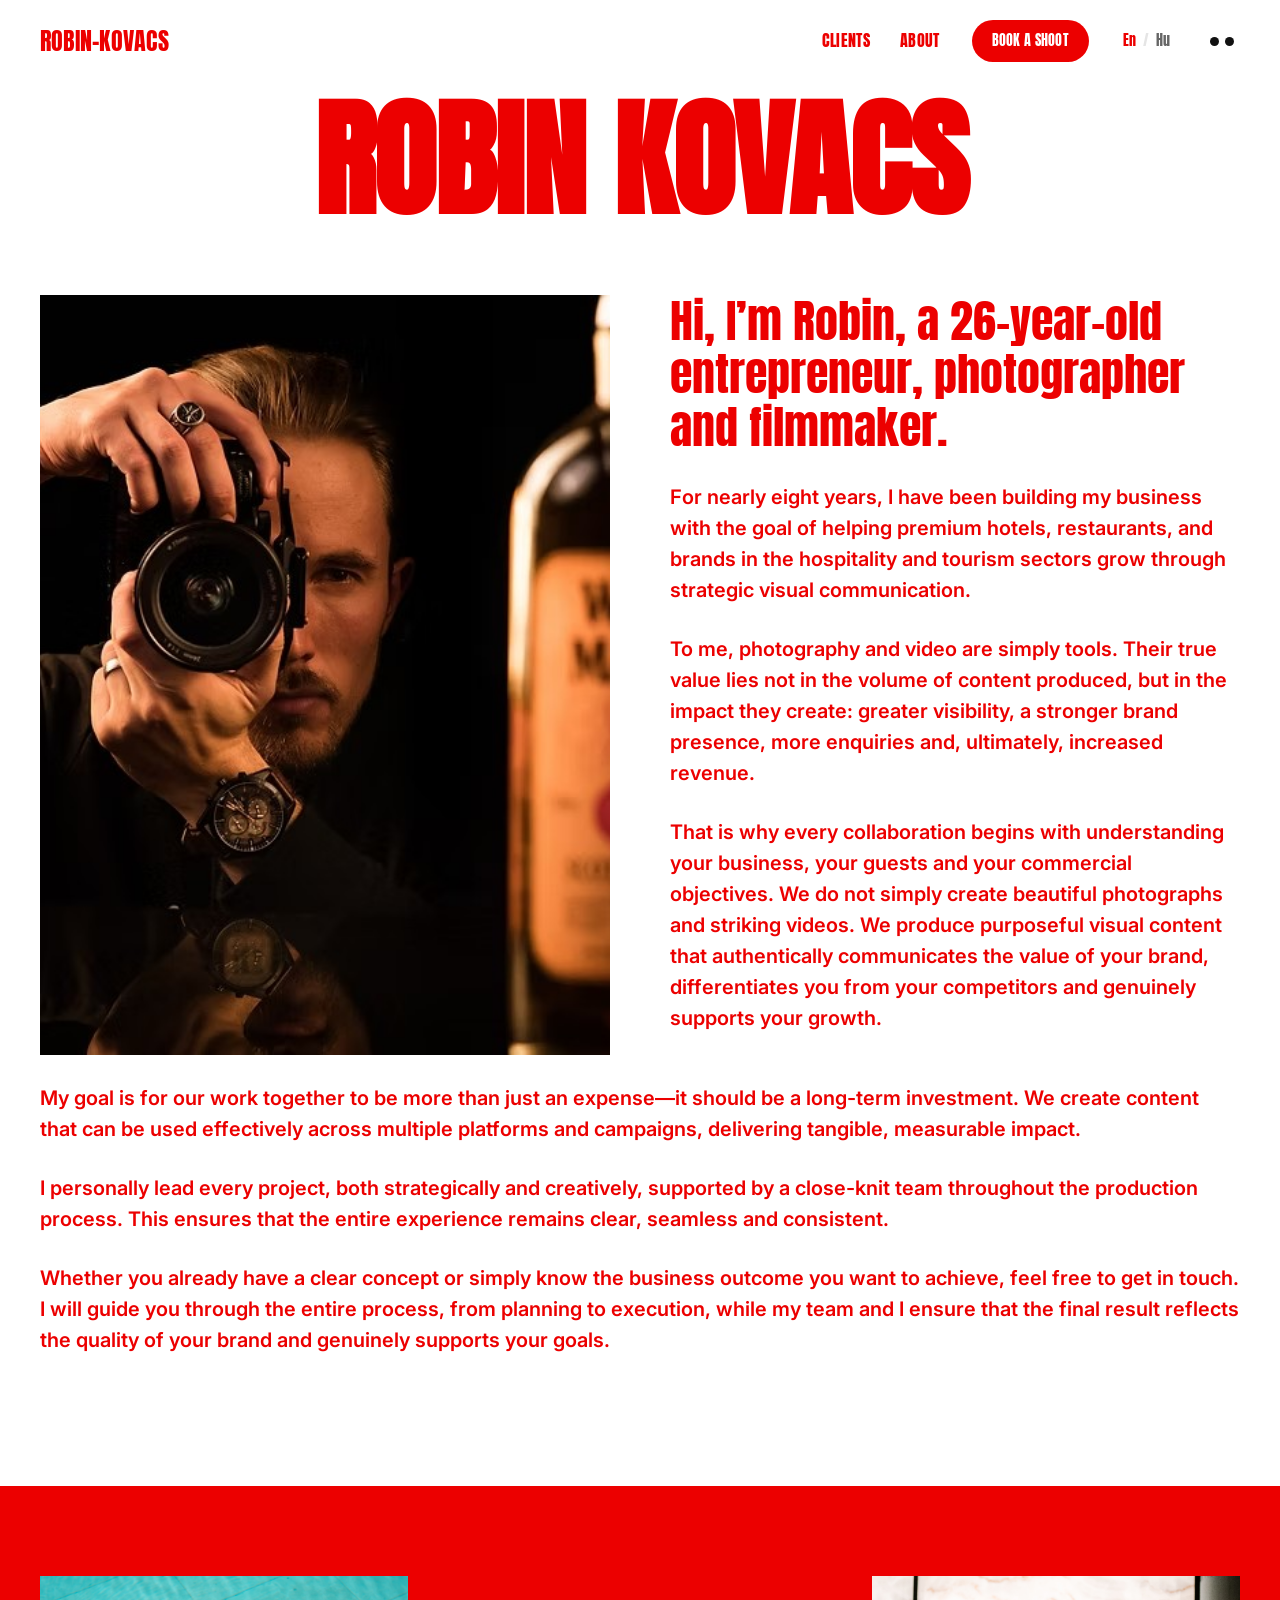
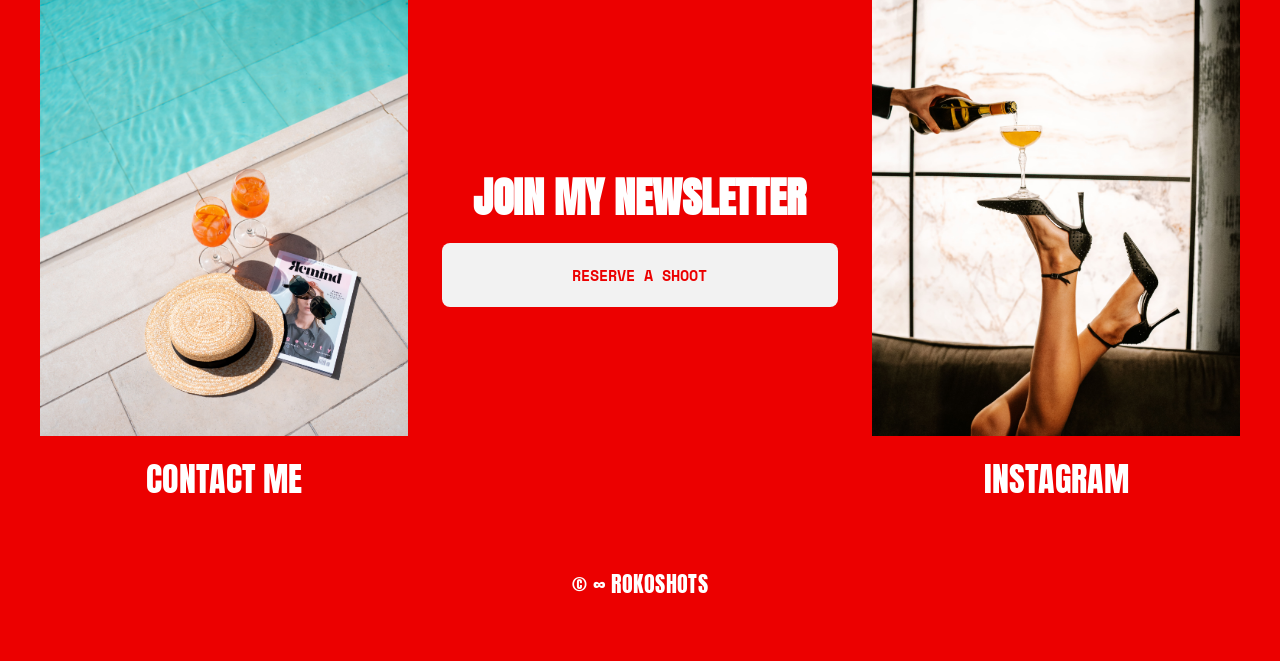
==== about.html @ 7c6ac705 "initial commit" ====
<!DOCTYPE html>
<html lang="en" data-theme="light">
<head>
<meta charset="UTF-8">
<meta name="viewport" content="width=device-width, initial-scale=1.0">
<title>About Robin — RokoShots</title>
<link rel="preconnect" href="https://fonts.googleapis.com">
<link rel="preconnect" href="https://fonts.gstatic.com" crossorigin>
<link href="https://fonts.googleapis.com/css2?family=Anton&family=Inter:wght@400;500;600;700&family=Space+Mono:wght@400;700&display=swap" rel="stylesheet">
<link rel="stylesheet" href="style.css">
</head>
<body id="top">

<header>
  <div class="wrap">
    <a href="index.html#top" class="logo-home">Robin-Kovacs</a>

    <div class="header-right">
      <nav>
        <ul>
          <li><a href="clients.html" class="nav-clients">Clients</a></li>
          <li><a href="about.html" class="nav-gallery">About</a></li>
        </ul>
      </nav>
      <a href="book-a-shoot.html" class="header-cta">Book a Shoot</a>
      <div class="lang-switch" id="langSwitch">
        <button type="button" class="active" data-lang="en">En</button>
        <span class="divider">/</span>
        <button type="button" data-lang="hu">Hu</button>
      </div>
      <button type="button" class="theme-dots" id="themeToggle" aria-label="Toggle light and dark theme">
        <span></span><span></span>
      </button>
      <button type="button" class="menu-toggle" id="menuToggle" aria-label="Open menu" aria-expanded="false">
        <span></span><span></span><span></span>
      </button>
    </div>
  </div>

  <div class="mobile-menu" id="mobileMenu">
    <nav>
      <ul>
        <li><a href="clients.html" class="nav-clients">Clients</a></li>
        <li><a href="about.html" class="nav-gallery">About</a></li>
      </ul>
    </nav>
    <a href="book-a-shoot.html" class="header-cta mobile-cta">Book a Shoot</a>
    <div class="lang-switch mobile-lang" id="langSwitchMobile">
      <button type="button" class="active" data-lang="en">En</button>
      <span class="divider">/</span>
      <button type="button" data-lang="hu">Hu</button>
    </div>
  </div>
</header>

<section class="about-page-title">
  <div class="wrap">
    <h1 class="hero-name">Robin Kovacs</h1>
  </div>
</section>

<section class="about-page">
  <div class="wrap about-page-grid">
    <div class="about-page-photo">
      <img src="/robin-portrait.jpg" alt="Robin Kovács, RokoShots">
    </div>

    <div class="about-page-copy">
      <p>Hi, I’m Robin, a 26-year-old entrepreneur, photographer and filmmaker.</p>
      <p>For nearly eight years, I have been building my business with the goal of helping premium hotels, restaurants, and brands in the hospitality and tourism sectors grow through strategic visual communication.</p>
      <p>To me, photography and video are simply tools. Their true value lies not in the volume of content produced, but in the impact they create: greater visibility, a stronger brand presence, more enquiries and, ultimately, increased revenue.</p>
      <p>That is why every collaboration begins with understanding your business, your guests and your commercial objectives. We do not simply create beautiful photographs and striking videos. We produce purposeful visual content that authentically communicates the value of your brand, differentiates you from your competitors and genuinely supports your growth.</p>
      <p>My goal is for our work together to be more than just an expense—it should be a long-term investment. We create content that can be used effectively across multiple platforms and campaigns, delivering tangible, measurable impact.</p>
      <p>I personally lead every project, both strategically and creatively, supported by a close-knit team throughout the production process. This ensures that the entire experience remains clear, seamless and consistent.</p>
      <p>Whether you already have a clear concept or simply know the business outcome you want to achieve, feel free to get in touch. I will guide you through the entire process, from planning to execution, while my team and I ensure that the final result reflects the quality of your brand and genuinely supports your goals.</p>
    </div>
  </div>
</section>

<footer class="site-footer">
  <div class="footer-grid">
    <a href="book-a-shoot.html" class="footer-tile">
      <div class="footer-tile-photo"><img src="/1.jpeg" alt="Contact RokoShots"></div>
      <span class="footer-tile-label">Contact Me</span>
    </a>

    <div class="footer-newsletter">
      <h2>Join my newsletter</h2>
      <a href="book-a-shoot.html" class="footer-newsletter-btn">Reserve a Shoot</a>
    </div>

    <a href="https://www.instagram.com/rokoshots" target="_blank" rel="noopener" class="footer-tile">
      <div class="footer-tile-photo"><img src="/2.jpg" alt="RokoShots on Instagram"></div>
      <span class="footer-tile-label">Instagram</span>
    </a>
  </div>

  <div class="footer-mark">&copy; &#8734; RokoShots</div>
</footer>

<script src="about.js"></script>
</body>
</html>
---- style.css ----
:root{
  --red:#ec0000;
  --max:1320px;
  --bg:#ffffff;
  --text:#111111;
  --muted:#666666;
  --line:#e5e5e5;
}
html[data-theme="dark"]{
  --bg:#000000;
  --text:#ffffff;
  --muted:#999999;
  --line:#2a2a2a;
}

*{box-sizing:border-box; margin:0; padding:0;}
html{scroll-behavior:smooth;}
body{
  background:var(--bg);
  color:var(--text);
  font-family:'Inter', sans-serif;
  line-height:1.6;
  transition:background-color .35s ease, color .35s ease;
  overflow-x:hidden;
}
a{color:inherit; text-decoration:none;}
img{display:block; max-width:100%; height:auto;}

.wrap{max-width:var(--max); margin:0 auto; padding:0 24px;}
@media (min-width:600px){ .wrap{ padding:0 32px; } }
@media (min-width:1000px){ .wrap{ padding:0 40px; } }

/* HEADER */
header{
  position:sticky; top:0; z-index:100;
  padding:16px 0;
  background:var(--bg);
  transition:background-color .35s ease;
}
@media (min-width:600px){ header{ padding:20px 0; } }
header .wrap{display:flex; justify-content:space-between; align-items:center; gap:16px;}

.logo-home{
  font-family:'Anton', sans-serif;
  font-size:19px;
  letter-spacing:.01em;
  text-transform:uppercase;
  color:var(--red);
  transition:opacity .3s;
  white-space:nowrap;
}
@media (min-width:600px){ .logo-home{ font-size:22px; } }
@media (min-width:1000px){ .logo-home{ font-size:24px; } }
.logo-home:hover{opacity:.7;}

.header-right{display:flex; align-items:center; gap:14px;}
@media (min-width:1000px){ .header-right{ gap:32px; } }

/* Desktop nav / cta / lang — hidden on small screens, shown from 1000px */
header > .wrap > .header-right > nav,
header > .wrap > .header-right > .header-cta,
header > .wrap > .header-right > .lang-switch{
  display:none;
}
@media (min-width:1000px){
  header > .wrap > .header-right > nav,
  header > .wrap > .header-right > .header-cta,
  header > .wrap > .header-right > .lang-switch{
    display:flex;
  }
  header > .wrap > .header-right > .header-cta{ display:inline-block; }
}

nav ul{list-style:none; display:flex; gap:30px;}
nav a{
  font-family:'Anton', sans-serif;
  font-size:16px;
  letter-spacing:.02em;
  text-transform:uppercase;
  color:var(--red);
  transition:opacity .3s;
}
nav a:hover{opacity:.65;}

.header-cta{
  font-family:'Anton', sans-serif;
  font-size:14px;
  letter-spacing:.02em;
  text-transform:uppercase;
  color:#fff;
  background:var(--red);
  padding:10px 20px;
  border-radius:999px;
  transition:transform .25s ease, opacity .3s;
  white-space:nowrap;
}
.header-cta:hover{ transform:translateY(-2px); }

.lang-switch{
  display:flex;
  align-items:center; gap:5px;
  font-family:'Anton', sans-serif;
  font-size:14px; text-transform:uppercase;
}
.lang-switch button{
  background:none; border:none; cursor:pointer;
  font:inherit; color:var(--muted);
  padding:2px; transition:color .3s;
}
.lang-switch button.active{ color:var(--red); }
.lang-switch .divider{ color:var(--line); }

.theme-dots{
  display:flex; gap:6px; align-items:center;
  cursor:pointer; padding:6px; background:none; border:none; flex-shrink:0;
}
.theme-dots span{
  width:8px; height:8px; border-radius:50%;
  background:var(--text);
  transition:background .35s ease, transform .3s;
  display:block;
}
@media (min-width:600px){ .theme-dots span{ width:9px; height:9px; } }
.theme-dots:hover span{ transform:scale(1.2); }

/* Hamburger — only visible below 1000px */
.menu-toggle{
  display:flex; flex-direction:column; justify-content:center; gap:5px;
  width:26px; height:22px;
  background:none; border:none; cursor:pointer;
  padding:0; flex-shrink:0;
}
@media (min-width:1000px){ .menu-toggle{ display:none; } }
.menu-toggle span{
  display:block; width:100%; height:2px;
  background:var(--text);
  transition:transform .3s ease, opacity .3s ease, background .35s ease;
}
.menu-toggle.open span:nth-child(1){ transform:translateY(7px) rotate(45deg); }
.menu-toggle.open span:nth-child(2){ opacity:0; }
.menu-toggle.open span:nth-child(3){ transform:translateY(-7px) rotate(-45deg); }

/* Mobile dropdown menu */
.mobile-menu{
  display:flex; flex-direction:column; align-items:flex-start; gap:22px;
  max-height:0; overflow:hidden;
  padding:0 24px;
  transition:max-height .35s ease, padding .35s ease;
  background:var(--bg);
}
@media (min-width:600px){ .mobile-menu{ padding:0 32px; } }
.mobile-menu.open{
  max-height:400px;
  padding:20px 24px 28px;
}
@media (min-width:600px){ .mobile-menu.open{ padding:20px 32px 28px; } }
.mobile-menu nav ul{ flex-direction:column; gap:16px; }
.mobile-menu .mobile-cta{ display:inline-block; }
@media (min-width:1000px){ .mobile-menu{ display:none !important; } }

/* HERO — giant overlapping wordmark */
.hero{
  padding:8px 0 0;
  position:relative;
}
.hero-name{
  font-family:'Anton', sans-serif;
  font-size:clamp(44px, 15vw, 260px);
  line-height:.85;
  letter-spacing:-.01em;
  text-transform:uppercase;
  color:var(--red);
  text-align:center;
  margin-bottom:clamp(-24px, -6vw, -30px);
  position:relative;
  z-index:2;
  pointer-events:none;
  padding:0 8px;
}

.hero-columns{
  display:grid;
  grid-template-columns:1fr 1fr;
  gap:8px;
  padding-bottom:36px;
  position:relative;
  z-index:1;
}
@media (min-width:600px){ .hero-columns{ gap:14px; padding-bottom:48px; } }
@media (min-width:1000px){ .hero-columns{ gap:16px; padding-bottom:60px; } }

.hero-col{
  aspect-ratio:3/4;
  overflow:hidden;
  background:var(--line);
  position:relative;
}
.hero-col img{
  width:100%; height:100%; object-fit:cover;
  animation:fadeSwap 1s ease;
}
@keyframes fadeSwap{
  from{ opacity:0; }
  to{ opacity:1; }
}

/* FEATURED PROJECTS — carousel of bordered project cards */
.projects{
  padding:60px 0 20px;
}
@media (min-width:600px){ .projects{ padding:80px 0 20px; } }
@media (min-width:1000px){ .projects{ padding:100px 0 30px; } }

.projects-title{
  font-family:'Anton', sans-serif;
  color:var(--red);
  text-transform:uppercase;
  font-size:clamp(28px, 6vw, 56px);
  text-align:center;
  margin-bottom:40px;
}
@media (min-width:600px){ .projects-title{ margin-bottom:50px; } }

.carousel-wrap{
  position:relative;
  width:100vw;
  margin-left:calc(50% - 50vw);
}

.projects-track{
  display:flex;
  gap:20px;
  overflow-x:auto;
  scroll-snap-type:x mandatory;
  scroll-behavior:smooth;
  padding:8px 16px 30px;
  -ms-overflow-style:none;
  scrollbar-width:none;
}
.projects-track::-webkit-scrollbar{ display:none; }

.project-card{
  flex:0 0 auto;
  width:min(380px, 78vw);
  scroll-snap-align:start;
  display:flex;
  flex-direction:column;
  align-items:center;
}
.project-card-frame{
  width:100%;
  background:#fff;
  padding:12px;
  border:1px solid var(--line);
  box-shadow:0 14px 34px rgba(0,0,0,.08);
}
.project-card-frame img{
  width:100%;
  aspect-ratio:4/5;
  object-fit:cover;
  display:block;
}
.project-name{
  margin-top:18px;
  font-family:'Anton', sans-serif;
  text-transform:uppercase;
  color:var(--red);
  font-size:clamp(16px, 2.2vw, 22px);
  text-align:center;
}
.project-view-btn{
  margin-top:12px;
  font-family:'Inter', sans-serif;
  font-weight:700;
  font-size:12px;
  letter-spacing:.06em;
  text-transform:uppercase;
  color:#fff;
  background:var(--red);
  border:none;
  cursor:pointer;
  padding:10px 22px;
  border-radius:999px;
  transition:transform .25s ease, opacity .3s;
}
.project-view-btn:hover{ transform:translateY(-2px); }

.carousel-arrow{
  position:absolute;
  top:calc(50% - 15px);
  transform:translateY(-50%);
  width:44px; height:44px;
  border-radius:50%;
  background:var(--bg);
  border:2px solid var(--red);
  color:var(--red);
  font-size:18px;
  cursor:pointer;
  display:flex; align-items:center; justify-content:center;
  z-index:5;
  transition:background .25s ease, color .25s ease, transform .2s ease;
}
.carousel-arrow:hover{ background:var(--red); color:#fff; }
.carousel-arrow.left{ left:10px; }
.carousel-arrow.right{ right:10px; }

.carousel-wrap.no-overflow .projects-track{ justify-content:center; }
.carousel-wrap.no-overflow .carousel-arrow{ display:none; }
@media (min-width:1000px){
  .carousel-arrow.left{ left:24px; }
  .carousel-arrow.right{ right:24px; }
}
@media (max-width:500px){
  .carousel-arrow{ width:36px; height:36px; font-size:15px; }
}

/* LIGHTBOX — per-project photo viewer */
.lightbox{
  position:fixed; inset:0;
  background:rgba(0,0,0,.92);
  display:none;
  align-items:center; justify-content:center;
  z-index:1000;
  padding:20px;
}
.lightbox.open{ display:flex; }
.lightbox-stage{
  max-width:min(700px, 90vw);
  text-align:center;
}
.lightbox-stage img{
  max-width:100%;
  max-height:78vh;
  margin:0 auto;
  object-fit:contain;
}
.lightbox-caption{
  margin-top:16px;
  font-family:'Anton', sans-serif;
  text-transform:uppercase;
  color:var(--red);
  font-size:16px;
  letter-spacing:.02em;
}
.lightbox-close{
  position:absolute; top:20px; right:20px;
  background:none; border:none; color:#fff;
  font-size:34px; line-height:1; cursor:pointer;
}
.lightbox-arrow{
  background:none; border:none; color:#fff;
  font-size:28px; cursor:pointer;
  padding:10px 16px;
  flex-shrink:0;
}
@media (max-width:600px){
  .lightbox-arrow{ font-size:22px; padding:6px 10px; }
  .lightbox{ padding:12px; }
}

/* ABOUT — stacked bold left-aligned red statements */
.about{
  padding:60px 0 70px;
}
@media (min-width:600px){ .about{ padding:80px 0 90px; } }
@media (min-width:1000px){ .about{ padding:110px 0 130px; } }

.about-block{
  max-width:1000px;
  margin:0 0 34px;
}
@media (min-width:600px){ .about-block{ margin-bottom:44px; } }
@media (min-width:1000px){ .about-block{ margin-bottom:60px; } }
.about-block:last-child{ margin-bottom:0; }
.about-block p{
  font-family:'Anton', sans-serif;
  font-weight:400;
  font-size:clamp(14px, 3.9vw, 41px);
  line-height:1.18;
  color:var(--red);
  white-space:nowrap;
}

/* CLIENTS MARQUEE — infinite scrolling strip of client names between slogan and projects */
.clients-marquee{
  border-top:1px solid var(--line);
  border-bottom:1px solid var(--line);
  padding:20px 0;
  overflow:hidden;
}
@media (min-width:600px){ .clients-marquee{ padding:26px 0; } }
@media (min-width:1000px){ .clients-marquee{ padding:32px 0; } }

.marquee{
  overflow:hidden;
  -webkit-mask-image:linear-gradient(90deg, transparent, #000 6%, #000 94%, transparent);
  mask-image:linear-gradient(90deg, transparent, #000 6%, #000 94%, transparent);
}

.marquee-track{
  display:flex;
  align-items:center;
  width:max-content;
  animation:marquee-scroll 50s linear infinite;
}
.marquee:hover .marquee-track{ animation-play-state:paused; }

.marquee-item{
  font-family:'Space Mono', monospace;
  font-size:14px;
  letter-spacing:.04em;
  text-transform:uppercase;
  color:var(--text);
  white-space:nowrap;
  padding:0 28px;
  opacity:.7;
}
.marquee-sep{
  color:var(--red);
  font-size:10px;
}

@keyframes marquee-scroll{
  from{ transform:translateX(0); }
  to{ transform:translateX(-50%); }
}

.clients-marquee-cta{
  display:flex;
  justify-content:center;
  padding-top:26px;
}
@media (min-width:600px){ .clients-marquee-cta{ padding-top:32px; } }

.see-clients-btn{
  position:relative;
  display:inline-flex;
  align-items:center;
  gap:10px;
  font-family:'Anton', sans-serif;
  font-size:13px;
  letter-spacing:.04em;
  text-transform:uppercase;
  color:var(--red);
  background:transparent;
  border:2px solid var(--red);
  border-radius:999px;
  padding:12px 22px;
  overflow:hidden;
  isolation:isolate;
  transition:color .35s ease, transform .25s ease;
}
.see-clients-btn::before{
  content:'';
  position:absolute;
  inset:0;
  background:var(--red);
  border-radius:999px;
  transform:scaleX(0);
  transform-origin:left;
  transition:transform .35s ease;
  z-index:-1;
}
.see-clients-btn:hover{ color:#fff; transform:translateY(-2px); }
.see-clients-btn:hover::before{ transform:scaleX(1); }
.see-clients-arrow{
  display:inline-block;
  transition:transform .35s ease;
}
.see-clients-btn:hover .see-clients-arrow{ transform:translateX(4px); }

@media (prefers-reduced-motion: reduce){
  *{ animation-duration:.01ms !important; transition-duration:.01ms !important; }
}

/* FOOTER — solid red, matches Julia Parris reference exactly */
.site-footer{
  background:var(--red);
  padding:60px 24px 40px;
}
@media (min-width:600px){ .site-footer{ padding:70px 32px 50px; } }
@media (min-width:1000px){ .site-footer{ padding:90px 40px 60px; } }

.footer-grid{
  display:grid;
  grid-template-columns:1fr;
  gap:24px;
  max-width:1400px;
  margin:0 auto;
  align-items:stretch;
}
@media (min-width:900px){
  .footer-grid{
    grid-template-columns:1fr 1.1fr 1fr;
    gap:30px;
  }
}

.footer-tile{
  display:flex;
  flex-direction:column;
  align-items:center;
  gap:16px;
}
.footer-tile-photo{
  width:100%;
  aspect-ratio:4/5;
  overflow:hidden;
  background:#fff;
}
.footer-tile-photo img{
  width:100%; height:100%; object-fit:cover;
  transition:transform .8s cubic-bezier(.2,.7,.2,1);
}
.footer-tile:hover .footer-tile-photo img{ transform:scale(1.04); }
.footer-tile-label{
  text-align:center;
  font-family:'Anton', sans-serif;
  font-size:clamp(24px, 4vw, 34px);
  text-transform:uppercase;
  color:#fff;
}

.footer-newsletter{
  display:flex;
  flex-direction:column;
  justify-content:center;
  align-items:center;
  text-align:center;
  gap:22px;
  padding:10px 4px;
}
.footer-newsletter h2{
  font-family:'Anton', sans-serif;
  font-size:clamp(28px, 4vw, 42px);
  text-transform:uppercase;
  color:#fff;
  line-height:1.1;
}
.footer-newsletter-btn{
  display:inline-block;
  align-self:stretch;
  background:#f2f2f2;
  border:none;
  border-radius:8px;
  padding:20px 22px;
  font-family:'Space Mono', monospace;
  font-weight:700;
  font-size:15px;
  text-transform:uppercase;
  text-align:center;
  text-decoration:none;
  color:var(--red);
  cursor:pointer;
  transition:background .3s, transform .2s;
}
.footer-newsletter-btn:hover{ background:#fff; transform:translateY(-1px); }

.footer-mark{
  text-align:center;
  margin-top:50px;
  font-family:'Anton', sans-serif;
  font-size:clamp(16px, 2.4vw, 22px);
  text-transform:uppercase;
  letter-spacing:.02em;
  color:#fff;
}
@media (min-width:600px){ .footer-mark{ margin-top:60px; } }

/* BOOK A SHOOT PAGE */
.booking-title{
  padding:24px 0 0;
  text-align:center;
}
.booking-title .hero-name{
  font-size:clamp(40px, 11vw, 150px);
  margin-bottom:0;
}

.booking-band{
  background:var(--bg);
  margin-top:30px;
  padding:50px 20px 70px;
}
@media (min-width:600px){ .booking-band{ padding:60px 28px 90px; } }
@media (min-width:1000px){ .booking-band{ padding:80px 40px 100px; } }

.booking-grid{
  max-width:1400px;
  margin:0 auto;
  display:grid;
  grid-template-columns:1fr;
  gap:24px;
}
@media (min-width:900px){
  .booking-grid{
    grid-template-columns:.8fr 1.4fr .8fr;
    gap:30px;
    align-items:stretch;
  }
}

.booking-photos{
  display:grid;
  grid-template-columns:1fr 1fr;
  gap:12px;
}
@media (min-width:900px){
  .booking-photos{
    grid-template-columns:1fr;
    grid-template-rows:1fr 1fr;
    gap:16px;
  }
}
.booking-photo{
  aspect-ratio:3/4;
  overflow:hidden;
  background:var(--line);
}
.booking-photo img{
  width:100%; height:100%; object-fit:cover;
  animation:fadeSwap 1.2s ease;
}

.booking-form-card{
  background:var(--bg);
  border:1px solid var(--line);
  box-shadow:0 20px 50px rgba(0,0,0,.06);
  padding:26px 22px 32px;
}
@media (min-width:600px){ .booking-form-card{ padding:36px 34px 42px; } }
@media (min-width:1000px){ .booking-form-card{ padding:46px 50px 54px; } }

.booking-form-card h2{
  font-family:'Anton', sans-serif;
  text-transform:uppercase;
  color:var(--red);
  font-size:clamp(24px, 3.4vw, 34px);
  margin-bottom:12px;
}
.booking-sub{
  font-family:'Inter', sans-serif;
  color:var(--muted);
  font-size:14px;
  line-height:1.6;
  margin-bottom:26px;
}

#bookingForm{ display:flex; flex-direction:column; gap:18px; }
.bf-row{
  display:grid;
  grid-template-columns:1fr;
  gap:18px;
}
@media (min-width:560px){
  .bf-row{ grid-template-columns:1fr 1fr; }
}
.bf-field{ display:flex; flex-direction:column; gap:6px; }
.bf-field label{
  font-family:'Space Mono', monospace;
  font-size:11px;
  letter-spacing:.08em;
  text-transform:uppercase;
  color:var(--muted);
}
.bf-field input,
.bf-field select,
.bf-field textarea{
  border:none;
  border-bottom:2px solid var(--line);
  padding:10px 2px;
  font-family:'Inter', sans-serif;
  font-size:15px;
  color:var(--text);
  background:transparent;
}
.bf-field textarea{ min-height:80px; resize:vertical; }
.bf-field input:focus,
.bf-field select:focus,
.bf-field textarea:focus{
  outline:none;
  border-color:var(--red);
}

.reserve-btn{
  margin-top:6px;
  align-self:flex-start;
  background:var(--red);
  color:#fff;
  border:none;
  padding:16px 34px;
  font-family:'Space Mono', monospace;
  font-weight:700;
  font-size:13px;
  letter-spacing:.1em;
  text-transform:uppercase;
  cursor:pointer;
  border-radius:999px;
  transition:transform .25s ease, background .3s;
}
.reserve-btn:hover{ transform:translateY(-2px); }

.booking-note{
  font-family:'Inter', sans-serif;
  font-size:13px;
  color:var(--muted);
  margin-top:2px;
  min-height:18px;
}
.booking-note.error{ color:var(--red); }

/* ABOUT ROBIN PAGE */
.about-page-title{
  padding:24px 0 0;
  text-align:center;
}
.about-page-title .hero-name{
  font-size:clamp(40px, 10vw, 140px);
  margin-bottom:0;
}

.about-page{
  padding:50px 0 90px;
}
@media (min-width:600px){ .about-page{ padding:60px 0 110px; } }
@media (min-width:1000px){ .about-page{ padding:80px 0 130px; } }

.about-page-grid{
  display:grid;
  grid-template-columns:1fr;
  gap:36px;
  align-items:start;
}
@media (min-width:900px){
  .about-page-grid{
    grid-template-columns:1fr 1fr;
    gap:60px;
    align-items:start;
  }
}

.about-page-photo{
  aspect-ratio:3/4;
  overflow:hidden;
  background:var(--line);
}
.about-page-photo img{
  width:100%; height:100%; object-fit:cover;
}

.about-page-copy{
  display:flex;
  flex-direction:column;
  gap:28px;
}
.about-page-copy p{
  font-family:'Inter', sans-serif;
  font-weight:600;
  font-size:clamp(17px, 1.6vw, 20px);
  line-height:1.55;
  color:var(--red);
  text-transform:none;
}
.about-page-copy p:first-child{
  font-family:'Anton', sans-serif;
  font-weight:400;
  font-size:clamp(28px, 3.6vw, 46px);
  line-height:1.15;
}

/* Paragraphs that don't fit alongside the photo (measured in about.js)
   drop to a full-width block below the image/copy grid. */
.about-page-copy-below{
  display:flex;
  flex-direction:column;
  gap:28px;
  margin-top:28px;
}
.about-page-copy-below p{
  font-family:'Inter', sans-serif;
  font-weight:600;
  font-size:clamp(17px, 1.6vw, 20px);
  line-height:1.55;
  color:var(--red);
  text-transform:none;
}

/* CLIENTS PAGE */
.clients-page-title{
  padding:24px 0 0;
  text-align:center;
}
.clients-page-title .hero-name{
  font-size:clamp(40px, 10vw, 140px);
  margin-bottom:0;
}
.client-logo{
  width:44px;
  height:auto;
}

.clients-list{
  padding:50px 0 30px;
}
@media (min-width:600px){ .clients-list{ padding:60px 0 40px; } }
@media (min-width:1000px){ .clients-list{ padding:80px 0 50px; } }

.clients-pagination{
  display:flex;
  align-items:center;
  justify-content:center;
  gap:24px;
  padding:0 0 70px;
}
.clients-page-arrow{
  width:44px; height:44px;
  border-radius:50%;
  background:var(--bg);
  border:2px solid var(--red);
  color:var(--red);
  font-size:18px;
  cursor:pointer;
  display:flex; align-items:center; justify-content:center;
  transition:background .25s ease, color .25s ease, transform .2s ease;
}
.clients-page-arrow:hover:not(:disabled){ background:var(--red); color:#fff; }
.clients-page-arrow:disabled{ opacity:.35; cursor:default; }
.clients-page-count{
  font-family:'Space Mono', monospace;
  font-size:15px;
  color:var(--text);
  min-width:48px;
  text-align:center;
}

.client-row{
  max-width:1400px;
  margin:0 auto;
  padding:0 20px 70px;
  border-bottom:1px solid var(--line);
  margin-bottom:70px;
  display:flex;
  flex-direction:column;
  gap:36px;
}
@media (min-width:600px){ .client-row{ padding:0 32px 90px; margin-bottom:90px; } }
@media (min-width:1000px){ .client-row{ padding:0 40px 110px; margin-bottom:110px; } }
@media (min-width:900px){
  .client-row{
    flex-direction:row;
    align-items:flex-start;
    gap:100px;
  }
}
.client-row:last-child{ border-bottom:none; margin-bottom:0; }

.client-row-header{
  flex:0 0 auto;
  display:flex;
  flex-direction:column;
  gap:14px;
  justify-content:flex-start;
}
@media (min-width:900px){
  .client-row-header{
    width:180px;
    padding-top:6px;
  }
}
.client-name{
  font-family:'Anton', sans-serif;
  text-transform:uppercase;
  color:var(--red);
  font-size:clamp(18px, 2.6vw, 28px);
  letter-spacing:.01em;
}

/* photos sit in ONE horizontal row, sharing a fixed height — widths vary by aspect ratio, like the reference */
.client-photos{
  display:flex;
  gap:14px;
  align-items:stretch;
  height:clamp(200px, 26vw, 380px);
  overflow-x:auto;
  min-width:0;
}
@media (min-width:600px){ .client-photos{ gap:18px; } }
@media (min-width:900px){ .client-photos{ flex:1; } }
.client-photos::-webkit-scrollbar{ display:none; }
.client-photos{ -ms-overflow-style:none; scrollbar-width:none; }

.cp-photo{
  border:none; padding:0; margin:0; background:none; cursor:pointer;
  overflow:hidden;
  display:block;
  height:100%;
  flex-shrink:0;
}
.cp-photo img{
  height:100%; width:100%; object-fit:cover;
  display:block;
  transition:transform .6s ease, filter .4s ease;
  filter:grayscale(.15);
}
.cp-photo:hover img{ transform:scale(1.03); filter:grayscale(0); }

/* every photo in every row is the same size — no more varied widths */
.cp-photo{ aspect-ratio:1/1; }
.cp-photo img{ transform-origin:center; }

/* CLIENT LIGHTBOX — Close (left) / Name (center) / Count (right) */
.client-lightbox{
  position:fixed; inset:0;
  background:#fafafa;
  display:none;
  align-items:center;
  justify-content:center;
  z-index:1000;
  padding:20px;
}
.client-lightbox.open{ display:flex; }

.cl-stage{
  max-width:min(760px, 88vw);
  max-height:78vh;
}
.cl-stage img{
  max-width:100%;
  max-height:78vh;
  object-fit:contain;
  display:block;
  margin:0 auto;
  animation:clEnlarge .35s ease;
}
@keyframes clEnlarge{
  from{ opacity:0; transform:scale(.92); }
  to{ opacity:1; transform:scale(1); }
}

.cl-arrow{
  background:none; border:none; color:#111;
  font-size:26px; cursor:pointer;
  padding:10px 18px;
  flex-shrink:0;
}
@media (max-width:700px){
  .cl-arrow{ font-size:20px; padding:6px 10px; }
}

.cl-bar{
  position:absolute;
  left:0; right:0; bottom:0;
  padding:18px 24px;
  display:flex;
  align-items:center;
  justify-content:space-between;
  font-family:'Space Mono', monospace;
  font-size:12px;
  letter-spacing:.08em;
  text-transform:uppercase;
  color:#111;
}
.cl-close{
  background:none; border:none; color:#111;
  font-family:inherit; font-size:inherit; letter-spacing:inherit; text-transform:inherit;
  cursor:pointer;
}
.cl-name{ color:var(--red); }
.cl-count{ color:#777; }
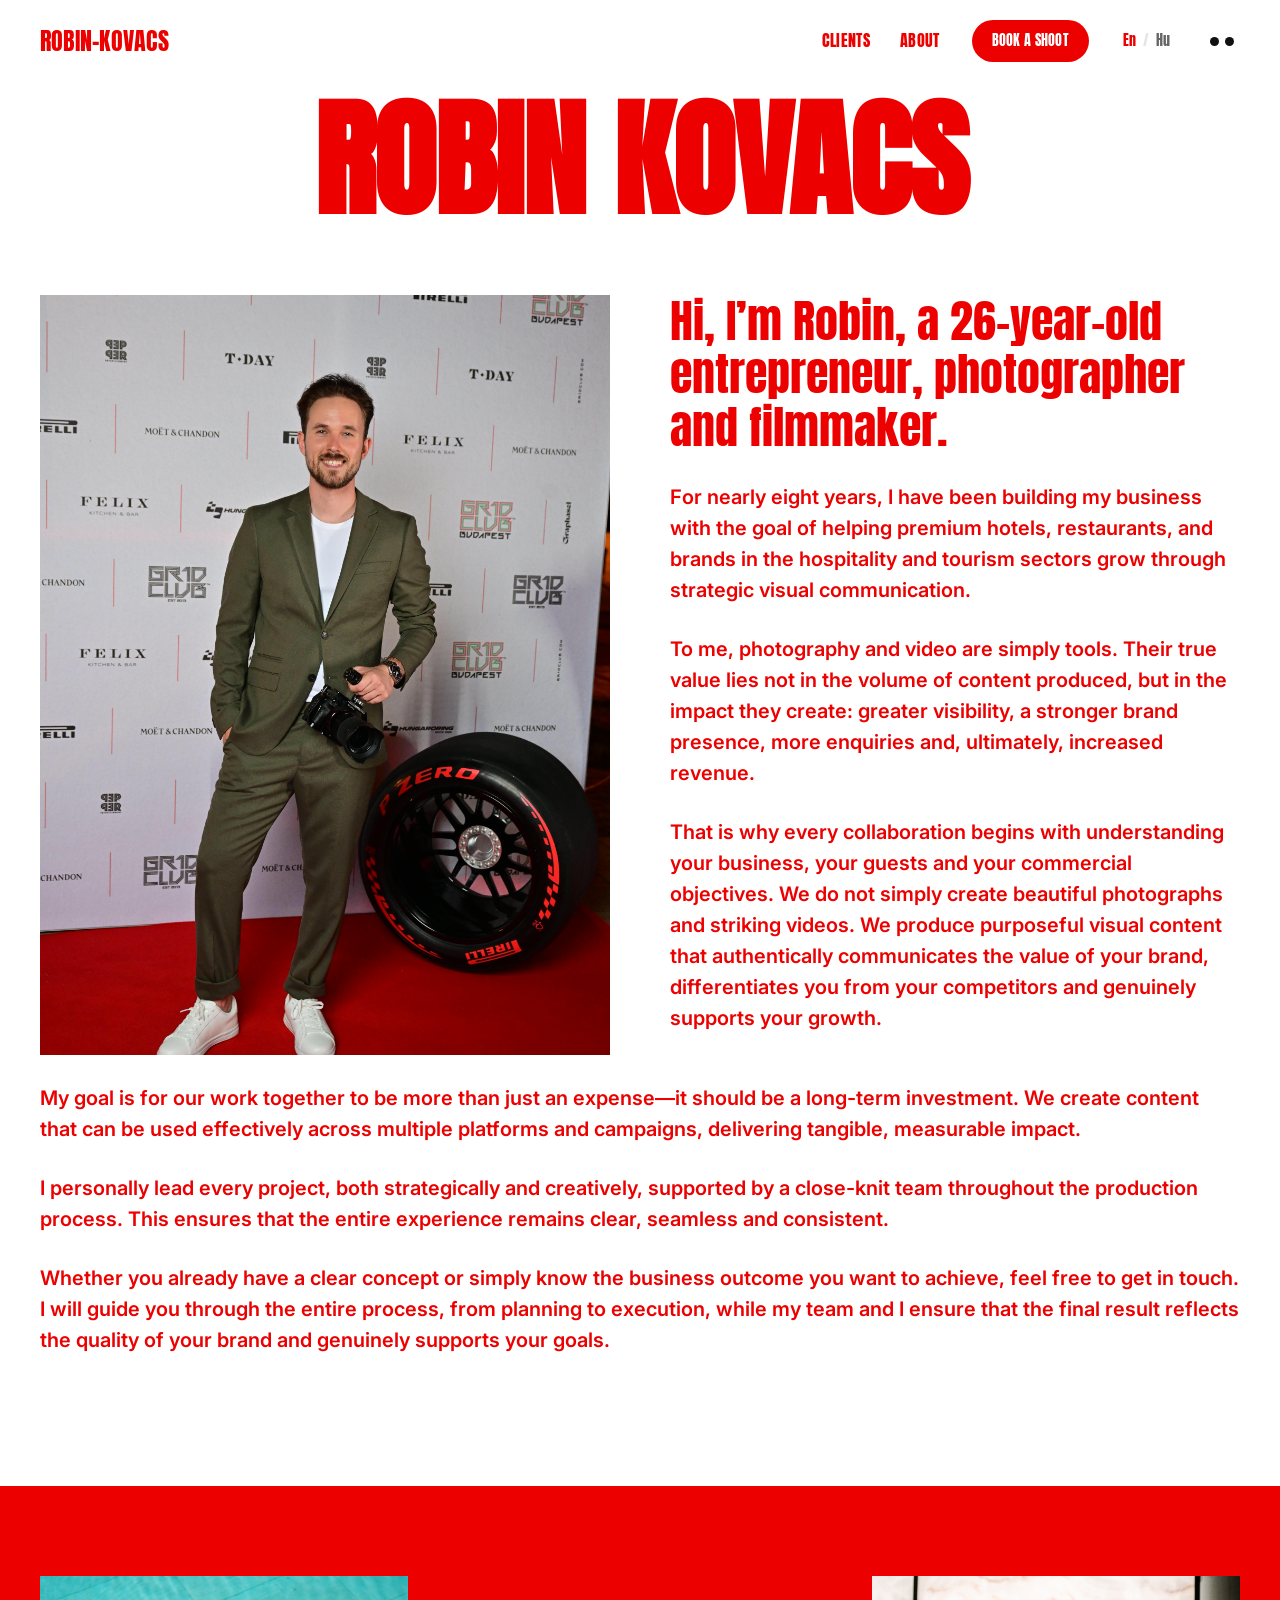
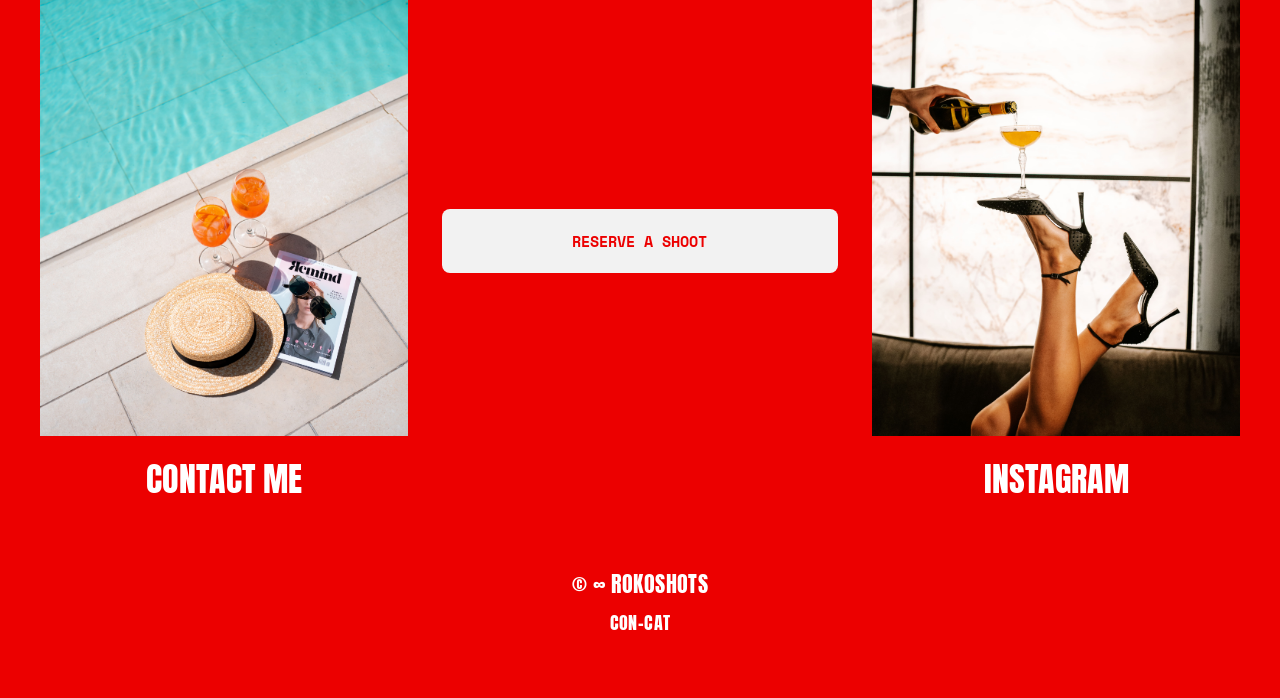
==== commit 46fee644: "Change everything" ====
--- a/about.html
+++ b/about.html
@@ -1,5 +1,5 @@
 <!DOCTYPE html>
-<html lang="en" data-theme="light">
+<html lang="en" data-theme="light" data-i18n-title="titleAbout">
 <head>
 <meta charset="UTF-8">
 <meta name="viewport" content="width=device-width, initial-scale=1.0">
@@ -18,20 +18,20 @@
     <div class="header-right">
       <nav>
         <ul>
-          <li><a href="clients.html" class="nav-clients">Clients</a></li>
-          <li><a href="about.html" class="nav-gallery">About</a></li>
+          <li><a href="clients.html" class="nav-clients" data-i18n="navClients">Clients</a></li>
+          <li><a href="about.html" class="nav-gallery" data-i18n="navGallery">About</a></li>
         </ul>
       </nav>
-      <a href="book-a-shoot.html" class="header-cta">Book a Shoot</a>
+      <a href="book-a-shoot.html" class="header-cta" data-i18n="headerCta">Book a Shoot</a>
       <div class="lang-switch" id="langSwitch">
         <button type="button" class="active" data-lang="en">En</button>
         <span class="divider">/</span>
         <button type="button" data-lang="hu">Hu</button>
       </div>
-      <button type="button" class="theme-dots" id="themeToggle" aria-label="Toggle light and dark theme">
+      <button type="button" class="theme-dots" id="themeToggle" aria-label="Toggle light and dark theme" data-i18n-aria-label="ariaToggleTheme">
         <span></span><span></span>
       </button>
-      <button type="button" class="menu-toggle" id="menuToggle" aria-label="Open menu" aria-expanded="false">
+      <button type="button" class="menu-toggle" id="menuToggle" aria-label="Open menu" aria-expanded="false" data-i18n-aria-label="ariaOpenMenu">
         <span></span><span></span><span></span>
       </button>
     </div>
@@ -40,11 +40,11 @@
   <div class="mobile-menu" id="mobileMenu">
     <nav>
       <ul>
-        <li><a href="clients.html" class="nav-clients">Clients</a></li>
-        <li><a href="about.html" class="nav-gallery">About</a></li>
+        <li><a href="clients.html" class="nav-clients" data-i18n="navClients">Clients</a></li>
+        <li><a href="about.html" class="nav-gallery" data-i18n="navGallery">About</a></li>
       </ul>
     </nav>
-    <a href="book-a-shoot.html" class="header-cta mobile-cta">Book a Shoot</a>
+    <a href="book-a-shoot.html" class="header-cta mobile-cta" data-i18n="headerCta">Book a Shoot</a>
     <div class="lang-switch mobile-lang" id="langSwitchMobile">
       <button type="button" class="active" data-lang="en">En</button>
       <span class="divider">/</span>
@@ -62,17 +62,17 @@
 <section class="about-page">
   <div class="wrap about-page-grid">
     <div class="about-page-photo">
-      <img src="/robin-portrait.jpg" alt="Robin Kovács, RokoShots">
+      <img src="/About me.jpg" alt="Robin Kovács, RokoShots">
     </div>
 
     <div class="about-page-copy">
-      <p>Hi, I’m Robin, a 26-year-old entrepreneur, photographer and filmmaker.</p>
-      <p>For nearly eight years, I have been building my business with the goal of helping premium hotels, restaurants, and brands in the hospitality and tourism sectors grow through strategic visual communication.</p>
-      <p>To me, photography and video are simply tools. Their true value lies not in the volume of content produced, but in the impact they create: greater visibility, a stronger brand presence, more enquiries and, ultimately, increased revenue.</p>
-      <p>That is why every collaboration begins with understanding your business, your guests and your commercial objectives. We do not simply create beautiful photographs and striking videos. We produce purposeful visual content that authentically communicates the value of your brand, differentiates you from your competitors and genuinely supports your growth.</p>
-      <p>My goal is for our work together to be more than just an expense—it should be a long-term investment. We create content that can be used effectively across multiple platforms and campaigns, delivering tangible, measurable impact.</p>
-      <p>I personally lead every project, both strategically and creatively, supported by a close-knit team throughout the production process. This ensures that the entire experience remains clear, seamless and consistent.</p>
-      <p>Whether you already have a clear concept or simply know the business outcome you want to achieve, feel free to get in touch. I will guide you through the entire process, from planning to execution, while my team and I ensure that the final result reflects the quality of your brand and genuinely supports your goals.</p>
+      <p data-i18n="aboutP1">Hi, I’m Robin, a 26-year-old entrepreneur, photographer and filmmaker.</p>
+      <p data-i18n="aboutP2">For nearly eight years, I have been building my business with the goal of helping premium hotels, restaurants, and brands in the hospitality and tourism sectors grow through strategic visual communication.</p>
+      <p data-i18n="aboutP3">To me, photography and video are simply tools. Their true value lies not in the volume of content produced, but in the impact they create: greater visibility, a stronger brand presence, more enquiries and, ultimately, increased revenue.</p>
+      <p data-i18n="aboutP4">That is why every collaboration begins with understanding your business, your guests and your commercial objectives. We do not simply create beautiful photographs and striking videos. We produce purposeful visual content that authentically communicates the value of your brand, differentiates you from your competitors and genuinely supports your growth.</p>
+      <p data-i18n="aboutP5">My goal is for our work together to be more than just an expense—it should be a long-term investment. We create content that can be used effectively across multiple platforms and campaigns, delivering tangible, measurable impact.</p>
+      <p data-i18n="aboutP6">I personally lead every project, both strategically and creatively, supported by a close-knit team throughout the production process. This ensures that the entire experience remains clear, seamless and consistent.</p>
+      <p data-i18n="aboutP7">Whether you already have a clear concept or simply know the business outcome you want to achieve, feel free to get in touch. I will guide you through the entire process, from planning to execution, while my team and I ensure that the final result reflects the quality of your brand and genuinely supports your goals.</p>
     </div>
   </div>
 </section>
@@ -80,24 +80,24 @@
 <footer class="site-footer">
   <div class="footer-grid">
     <a href="book-a-shoot.html" class="footer-tile">
-      <div class="footer-tile-photo"><img src="/1.jpeg" alt="Contact RokoShots"></div>
-      <span class="footer-tile-label">Contact Me</span>
+      <div class="footer-tile-photo"><img src="/1.jpeg" alt="Contact RokoShots" data-i18n-alt="footerContactAlt"></div>
+      <span class="footer-tile-label" data-i18n="footerContactLabel">Contact Me</span>
     </a>
 
     <div class="footer-newsletter">
-      <h2>Join my newsletter</h2>
-      <a href="book-a-shoot.html" class="footer-newsletter-btn">Reserve a Shoot</a>
+      <a href="book-a-shoot.html" class="footer-newsletter-btn" data-i18n="footerReserveBtn">Reserve a Shoot</a>
     </div>
 
     <a href="https://www.instagram.com/rokoshots" target="_blank" rel="noopener" class="footer-tile">
-      <div class="footer-tile-photo"><img src="/2.jpg" alt="RokoShots on Instagram"></div>
-      <span class="footer-tile-label">Instagram</span>
+      <div class="footer-tile-photo"><img src="/2.jpg" alt="RokoShots on Instagram" data-i18n-alt="footerInstagramAlt"></div>
+      <span class="footer-tile-label" data-i18n="footerInstagramLabel">Instagram</span>
     </a>
   </div>
 
-  <div class="footer-mark">&copy; &#8734; RokoShots</div>
+  <div class="footer-mark">&copy; &#8734; RokoShots<span class="footer-credit">Con-Cat</span></div>
 </footer>
 
+<script src="i18n.js"></script>
 <script src="about.js"></script>
 </body>
 </html>
--- a/style.css
+++ b/style.css
@@ -165,7 +165,7 @@
 }
 .hero-name{
   font-family:'Anton', sans-serif;
-  font-size:clamp(44px, 15vw, 260px);
+  font-size:clamp(26px, 8.7vw, 151px);
   line-height:.85;
   letter-spacing:-.01em;
   text-transform:uppercase;
@@ -527,15 +527,7 @@
   justify-content:center;
   align-items:center;
   text-align:center;
-  gap:22px;
   padding:10px 4px;
-}
-.footer-newsletter h2{
-  font-family:'Anton', sans-serif;
-  font-size:clamp(28px, 4vw, 42px);
-  text-transform:uppercase;
-  color:#fff;
-  line-height:1.1;
 }
 .footer-newsletter-btn{
   display:inline-block;
@@ -566,6 +558,16 @@
   color:#fff;
 }
 @media (min-width:600px){ .footer-mark{ margin-top:60px; } }
+
+.footer-credit{
+  display:block;
+  margin-top:8px;
+  font-family:'Anton', sans-serif;
+  font-size:clamp(13px, 2vw, 18px);
+  text-transform:uppercase;
+  letter-spacing:.02em;
+  color:#fff;
+}
 
 /* BOOK A SHOOT PAGE */
 .booking-title{
@@ -791,7 +793,7 @@
   text-align:center;
 }
 .clients-page-title .hero-name{
-  font-size:clamp(40px, 10vw, 140px);
+  font-size:clamp(23px, 5.8vw, 81px);
   margin-bottom:0;
 }
 .client-logo{
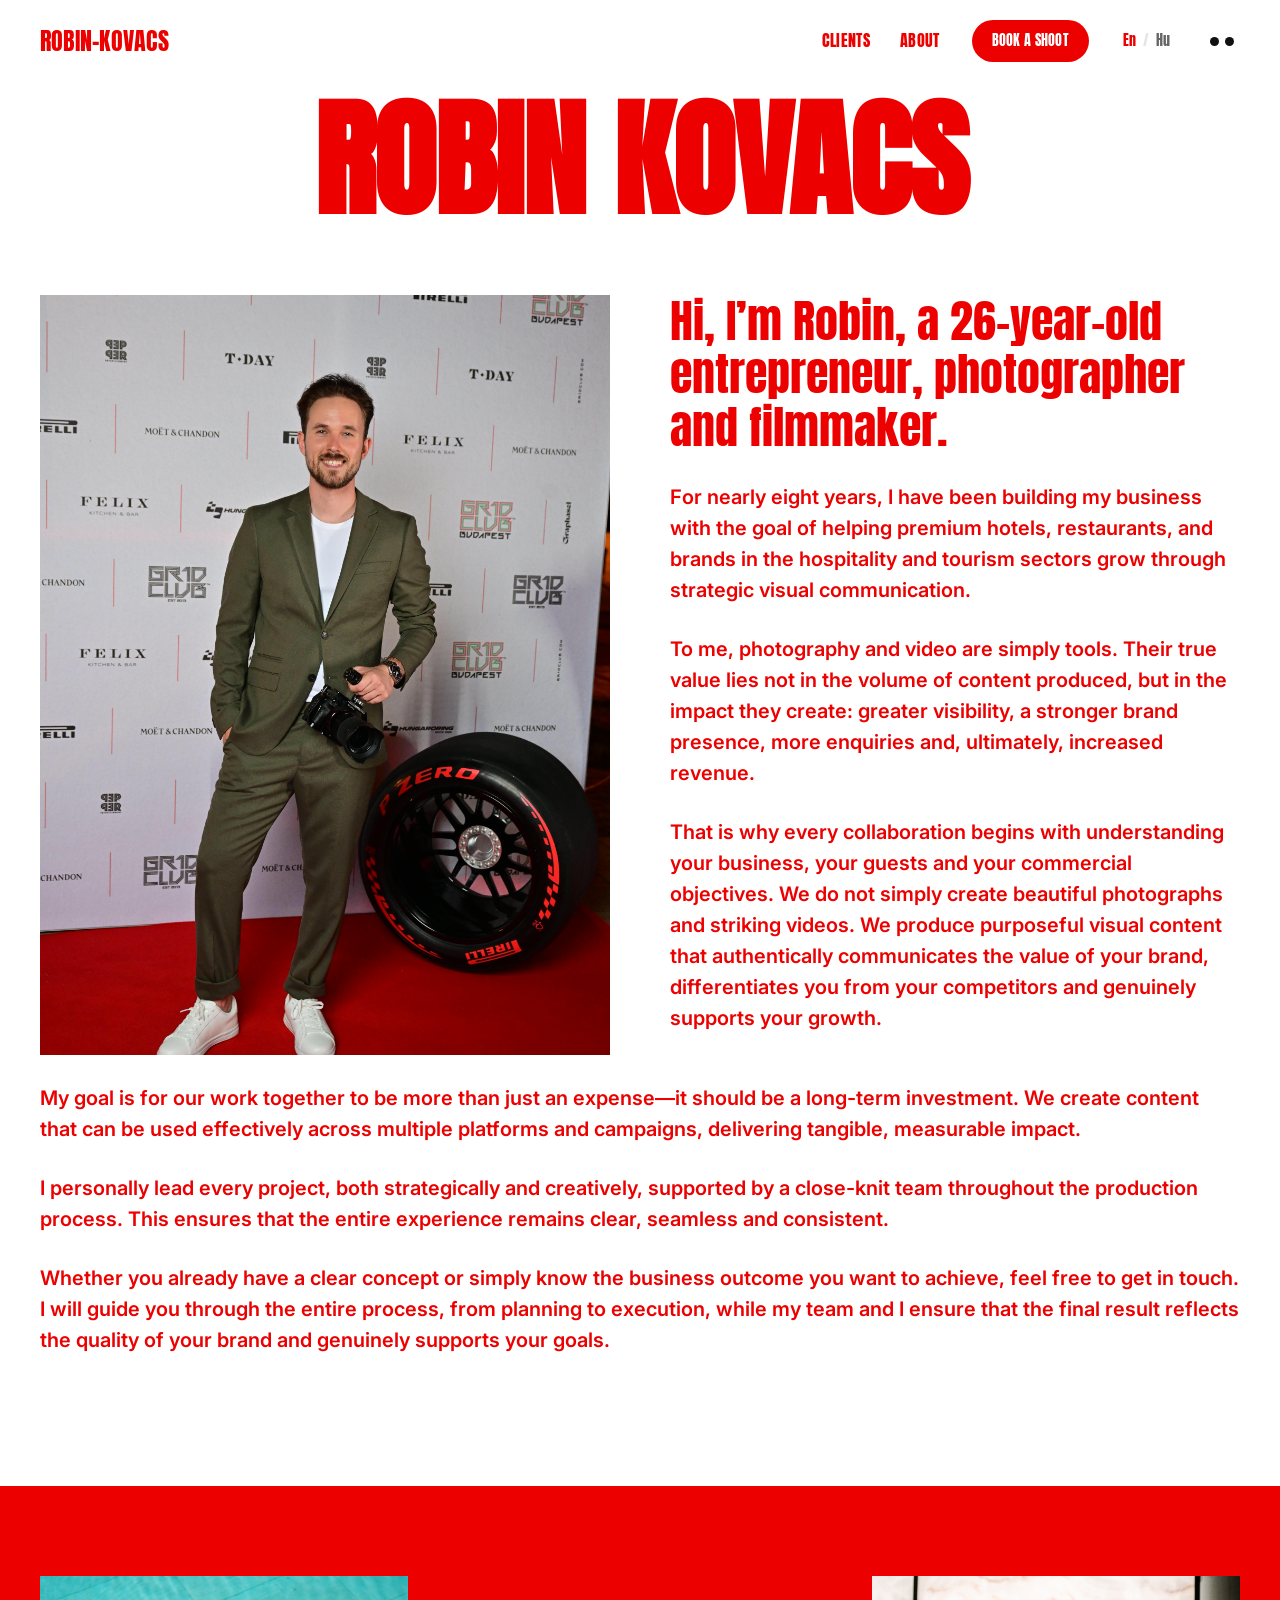
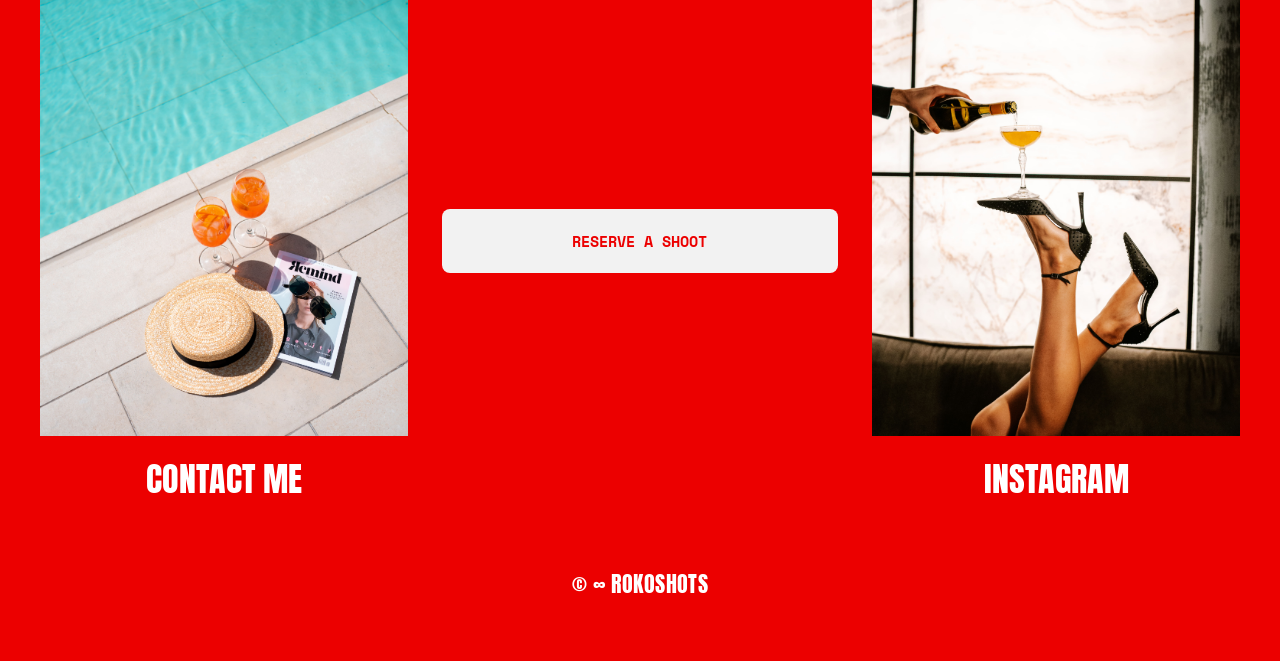
==== commit 7ad6b297: "change everything" ====
--- a/about.html
+++ b/about.html
@@ -94,7 +94,7 @@
     </a>
   </div>
 
-  <div class="footer-mark">&copy; &#8734; RokoShots<span class="footer-credit">Con-Cat</span></div>
+  <div class="footer-mark">&copy; &#8734; RokoShots</div>
 </footer>
 
 <script src="i18n.js"></script>
--- a/style.css
+++ b/style.css
@@ -177,6 +177,7 @@
   pointer-events:none;
   padding:0 8px;
 }
+@media (max-width:599px){ .hero-name{ margin-bottom:-8px; } }
 
 .hero-columns{
   display:grid;
@@ -358,27 +359,22 @@
   .lightbox{ padding:12px; }
 }
 
-/* ABOUT — stacked bold left-aligned red statements */
+/* ABOUT — hero tagline, centered in the gap between the photos and the clients marquee */
 .about{
-  padding:60px 0 70px;
-}
-@media (min-width:600px){ .about{ padding:80px 0 90px; } }
-@media (min-width:1000px){ .about{ padding:110px 0 130px; } }
-
-.about-block{
+  padding:50px 0;
+}
+@media (min-width:600px){ .about{ padding:65px 0; } }
+@media (min-width:1000px){ .about{ padding:85px 0; } }
+
+.about-tagline{
   max-width:1000px;
-  margin:0 0 34px;
-}
-@media (min-width:600px){ .about-block{ margin-bottom:44px; } }
-@media (min-width:1000px){ .about-block{ margin-bottom:60px; } }
-.about-block:last-child{ margin-bottom:0; }
-.about-block p{
+  margin:0 auto;
+  text-align:center;
   font-family:'Anton', sans-serif;
   font-weight:400;
-  font-size:clamp(14px, 3.9vw, 41px);
-  line-height:1.18;
-  color:var(--red);
-  white-space:nowrap;
+  font-size:clamp(18px, 4vw, 34px);
+  line-height:1.2;
+  color:var(--red);
 }
 
 /* CLIENTS MARQUEE — infinite scrolling strip of client names between slogan and projects */
@@ -559,16 +555,6 @@
 }
 @media (min-width:600px){ .footer-mark{ margin-top:60px; } }
 
-.footer-credit{
-  display:block;
-  margin-top:8px;
-  font-family:'Anton', sans-serif;
-  font-size:clamp(13px, 2vw, 18px);
-  text-transform:uppercase;
-  letter-spacing:.02em;
-  color:#fff;
-}
-
 /* BOOK A SHOOT PAGE */
 .booking-title{
   padding:24px 0 0;
@@ -578,6 +564,51 @@
   font-size:clamp(40px, 11vw, 150px);
   margin-bottom:0;
 }
+
+.booking-contact{
+  padding:0 20px 60px;
+  margin-top:-10px;
+}
+@media (min-width:600px){ .booking-contact{ padding-bottom:80px; } }
+@media (min-width:1000px){ .booking-contact{ padding-bottom:100px; } }
+.contact-box{
+  max-width:1400px;
+  margin:0 auto;
+  display:flex;
+  flex-wrap:wrap;
+  justify-content:center;
+  align-items:center;
+  gap:14px;
+  border:1px solid var(--line);
+  padding:18px 24px;
+}
+@media (min-width:600px){
+  .contact-box{ gap:40px; padding:22px 34px; }
+}
+.contact-item{
+  display:flex;
+  align-items:center;
+  gap:10px;
+  color:var(--text);
+  text-decoration:none;
+  font-family:'Space Mono', monospace;
+  font-size:14px;
+  letter-spacing:.02em;
+  transition:color .25s ease;
+}
+.contact-item:hover{ color:var(--red); }
+.contact-icon{
+  display:inline-flex;
+  align-items:center;
+  justify-content:center;
+  width:38px;
+  height:38px;
+  border-radius:50%;
+  border:1px solid var(--line);
+  color:var(--red);
+  flex-shrink:0;
+}
+.contact-icon svg{ width:18px; height:18px; }
 
 .booking-band{
   background:var(--bg);
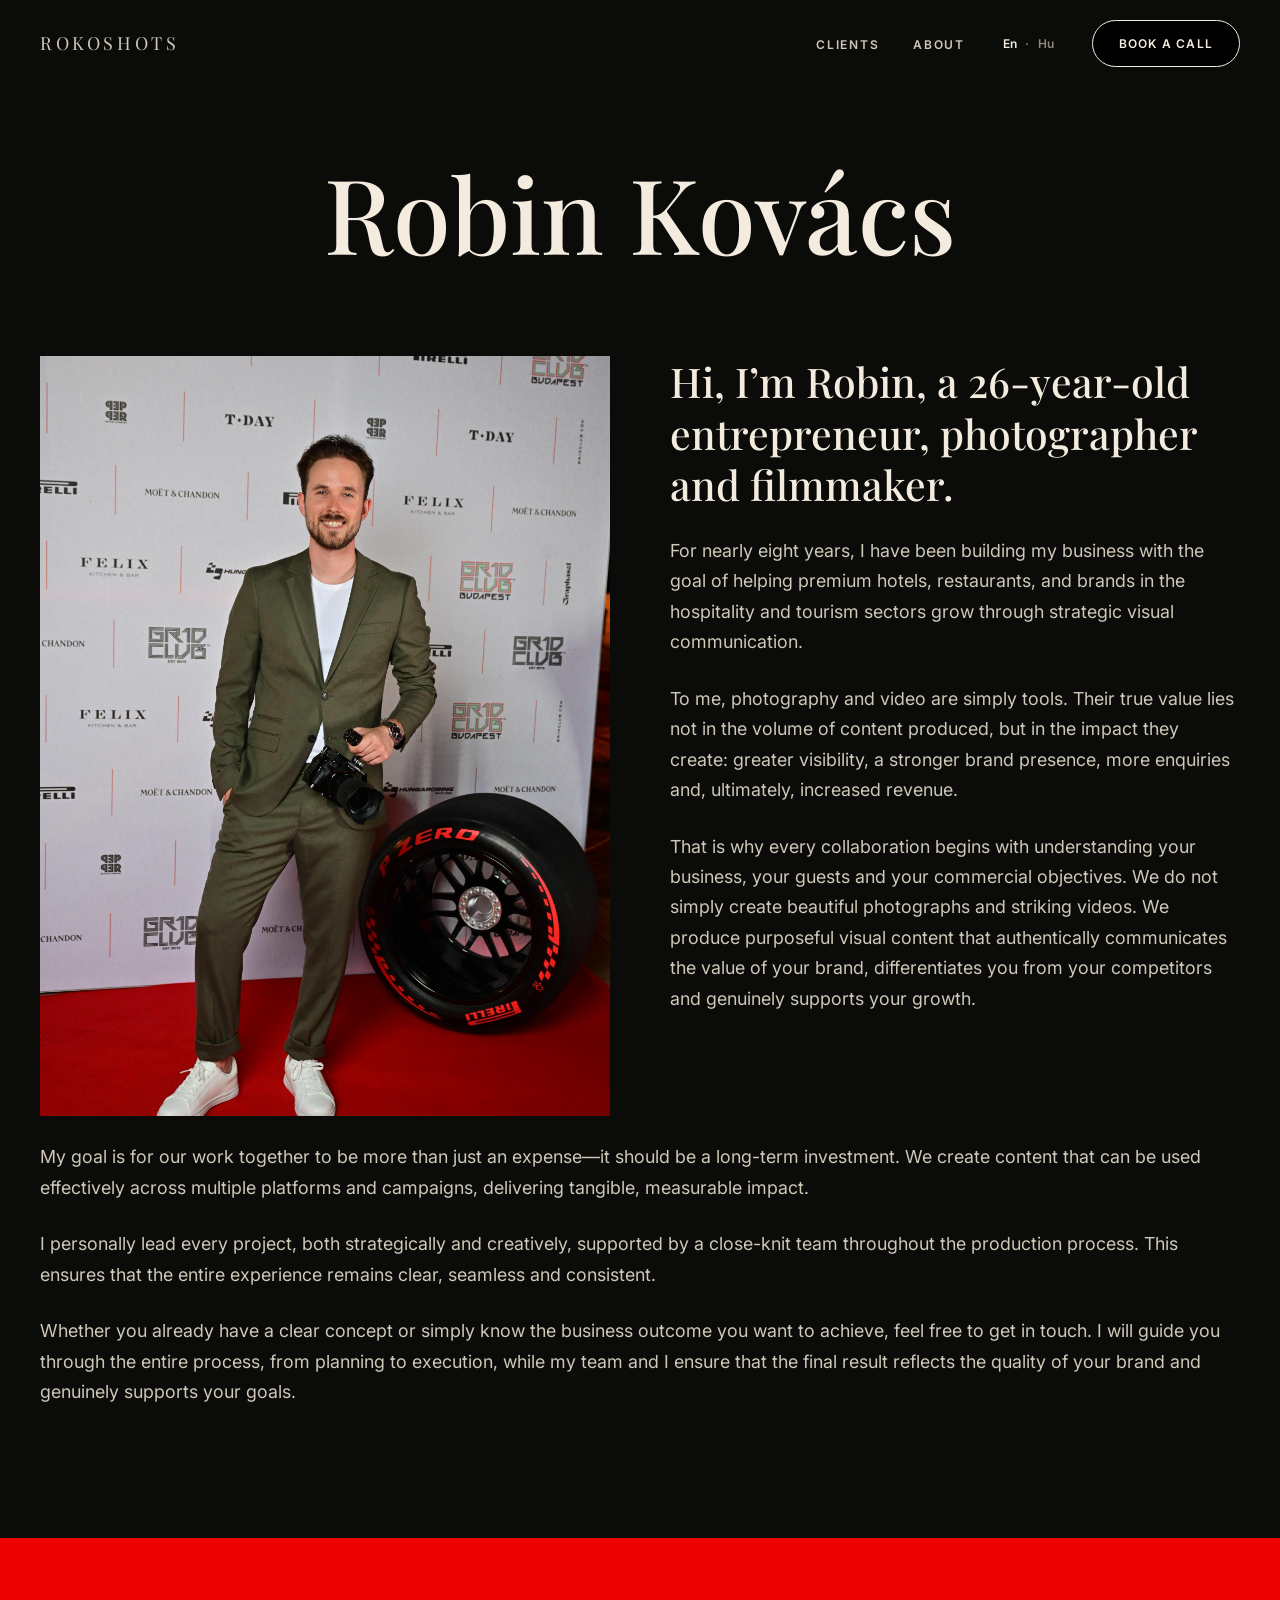
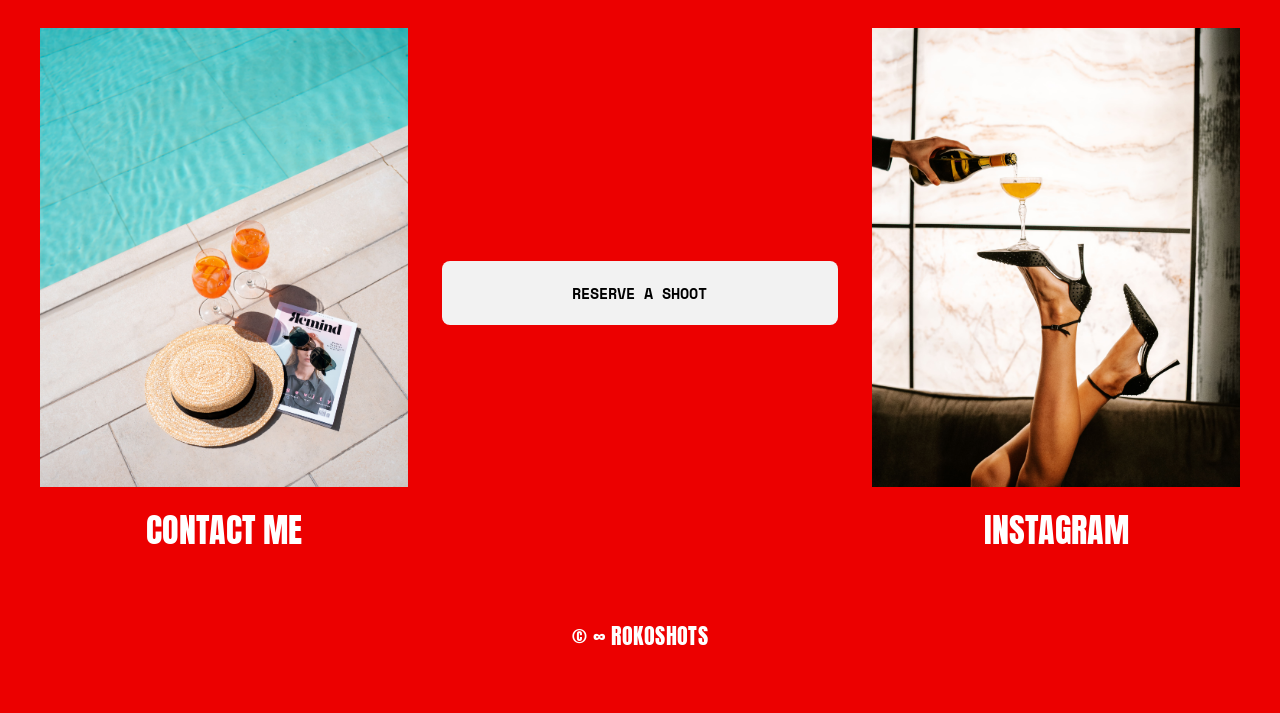
==== commit 8aa98477: "change website" ====
--- a/about.html
+++ b/about.html
@@ -1,66 +1,65 @@
 <!DOCTYPE html>
-<html lang="en" data-theme="light" data-i18n-title="titleAbout">
+<html lang="en" data-i18n-title="titleAbout">
 <head>
 <meta charset="UTF-8">
 <meta name="viewport" content="width=device-width, initial-scale=1.0">
 <title>About Robin — RokoShots</title>
 <link rel="preconnect" href="https://fonts.googleapis.com">
 <link rel="preconnect" href="https://fonts.gstatic.com" crossorigin>
-<link href="https://fonts.googleapis.com/css2?family=Anton&family=Inter:wght@400;500;600;700&family=Space+Mono:wght@400;700&display=swap" rel="stylesheet">
-<link rel="stylesheet" href="style.css">
+<link href="https://fonts.googleapis.com/css2?family=Playfair+Display:ital,wght@0,400;0,500;0,600;1,400;1,500&family=Inter:wght@400;500;600;700&family=Anton&family=Space+Mono:wght@400;700&display=swap" rel="stylesheet">
+<link rel="stylesheet" href="home.css">
 </head>
-<body id="top">
+<body class="home-body" id="top">
 
-<header>
-  <div class="wrap">
-    <a href="index.html#top" class="logo-home">Robin-Kovacs</a>
+<header class="rk-header">
+  <div class="rk-wrap">
+    <a href="index.html" class="rk-logo">Rokoshots</a>
 
-    <div class="header-right">
-      <nav>
+    <div class="rk-header-right">
+      <nav class="rk-nav">
         <ul>
-          <li><a href="clients.html" class="nav-clients" data-i18n="navClients">Clients</a></li>
-          <li><a href="about.html" class="nav-gallery" data-i18n="navGallery">About</a></li>
+          <!-- <li><a href="index.html#work" data-i18n="navWork">Work</a></li> -->
+          <li><a href="clients.html" data-i18n="navClients">Clients</a></li>
+          <li><a href="about.html" data-i18n="navGallery">About</a></li>
         </ul>
       </nav>
-      <a href="book-a-shoot.html" class="header-cta" data-i18n="headerCta">Book a Shoot</a>
-      <div class="lang-switch" id="langSwitch">
+      <div class="rk-lang lang-switch" id="langSwitch">
         <button type="button" class="active" data-lang="en">En</button>
-        <span class="divider">/</span>
+        <span class="rk-lang-divider">·</span>
         <button type="button" data-lang="hu">Hu</button>
       </div>
-      <button type="button" class="theme-dots" id="themeToggle" aria-label="Toggle light and dark theme" data-i18n-aria-label="ariaToggleTheme">
-        <span></span><span></span>
-      </button>
-      <button type="button" class="menu-toggle" id="menuToggle" aria-label="Open menu" aria-expanded="false" data-i18n-aria-label="ariaOpenMenu">
+      <a href="book-a-shoot.html" class="rk-pill rk-header-cta" data-i18n="btnBookCall">Book a Call</a>
+      <button type="button" class="rk-menu-toggle" id="menuToggle" aria-label="Open menu" aria-expanded="false" data-i18n-aria-label="ariaOpenMenu">
         <span></span><span></span><span></span>
       </button>
     </div>
   </div>
 
-  <div class="mobile-menu" id="mobileMenu">
+  <div class="rk-mobile-menu" id="mobileMenu">
     <nav>
       <ul>
-        <li><a href="clients.html" class="nav-clients" data-i18n="navClients">Clients</a></li>
-        <li><a href="about.html" class="nav-gallery" data-i18n="navGallery">About</a></li>
+        <!-- <li><a href="index.html#work" data-i18n="navWork">Work</a></li> -->
+        <li><a href="clients.html" data-i18n="navClients">Clients</a></li>
+        <li><a href="about.html" data-i18n="navGallery">About</a></li>
       </ul>
     </nav>
-    <a href="book-a-shoot.html" class="header-cta mobile-cta" data-i18n="headerCta">Book a Shoot</a>
-    <div class="lang-switch mobile-lang" id="langSwitchMobile">
+    <a href="book-a-shoot.html" class="rk-pill" data-i18n="btnBookCall">Book a Call</a>
+    <div class="rk-lang lang-switch" id="langSwitchMobile">
       <button type="button" class="active" data-lang="en">En</button>
-      <span class="divider">/</span>
+      <span class="rk-lang-divider">·</span>
       <button type="button" data-lang="hu">Hu</button>
     </div>
   </div>
 </header>
 
-<section class="about-page-title">
-  <div class="wrap">
-    <h1 class="hero-name">Robin Kovacs</h1>
+<section class="rk-page-title">
+  <div class="rk-wrap">
+    <h1 class="rk-page-title-text">Robin Kovács</h1>
   </div>
 </section>
 
 <section class="about-page">
-  <div class="wrap about-page-grid">
+  <div class="rk-wrap about-page-grid">
     <div class="about-page-photo">
       <img src="/About me.jpg" alt="Robin Kovács, RokoShots">
     </div>
--- a/home.css
+++ b/home.css
@@ -0,0 +1,776 @@
+/* RokoShots homepage — dark luxury editorial design */
+:root{
+  --bg:#0b0b0a;
+  --cream:#f3ecde;
+  --cream-dim:#cfc8b8;
+  --muted:#8f897c;
+  --line:rgba(243,236,222,.14);
+  --pill-bg:#efe6d4;
+  --pill-text:#141210;
+  --max:1320px;
+}
+
+*{box-sizing:border-box; margin:0; padding:0;}
+html{scroll-behavior:smooth;}
+body.home-body{
+  background:var(--bg);
+  color:var(--cream-dim);
+  font-family:'Inter', sans-serif;
+  line-height:1.6;
+  overflow-x:hidden;
+}
+.home-body a{color:inherit; text-decoration:none;}
+.home-body img{display:block; max-width:100%; height:auto;}
+.home-body em, .home-body i{font-style:italic;}
+
+.rk-wrap{max-width:var(--max); margin:0 auto; padding:0 24px;}
+@media (min-width:600px){ .rk-wrap{ padding:0 32px; } }
+@media (min-width:1000px){ .rk-wrap{ padding:0 40px; } }
+
+.rk-eyebrow{
+  font-family:'Inter', sans-serif;
+  font-size:11px;
+  font-weight:600;
+  letter-spacing:.18em;
+  text-transform:uppercase;
+  color:var(--muted);
+}
+
+/* HEADER */
+.rk-header{
+  position:sticky; top:0; z-index:100;
+  background:var(--bg);
+  padding:20px 0;
+}
+.rk-header .rk-wrap{display:flex; align-items:center; justify-content:space-between; gap:16px;}
+
+.rk-logo{
+  font-family:'Playfair Display', serif;
+  font-size:18px;
+  letter-spacing:.2em;
+  text-transform:uppercase;
+  color:var(--cream);
+  white-space:nowrap;
+  transition:opacity .3s;
+}
+.rk-logo:hover{ opacity:.75; }
+
+.rk-header-right{display:flex; align-items:center; gap:16px;}
+@media (min-width:1000px){ .rk-header-right{ gap:36px; } }
+
+.rk-nav, .rk-header-cta, .rk-lang{ display:none; }
+@media (min-width:1000px){
+  .rk-nav, .rk-lang{ display:flex; }
+  .rk-header-cta{ display:inline-flex; }
+}
+
+.rk-nav ul{list-style:none; display:flex; gap:34px;}
+.rk-nav a{
+  font-family:'Inter', sans-serif;
+  font-size:12px;
+  font-weight:600;
+  letter-spacing:.14em;
+  text-transform:uppercase;
+  color:var(--cream-dim);
+  transition:color .3s;
+}
+.rk-nav a:hover{ color:var(--cream); }
+
+.rk-lang{
+  align-items:center; gap:6px;
+  font-family:'Inter', sans-serif;
+  font-size:12px; font-weight:600; letter-spacing:.1em; text-transform:uppercase;
+}
+.rk-lang button{
+  background:none; border:none; cursor:pointer;
+  font:inherit; color:var(--muted);
+  padding:2px; transition:color .3s;
+}
+.rk-lang button.active{ color:var(--cream); }
+.rk-lang .rk-lang-divider{ color:var(--muted); }
+
+.rk-pill{
+  display:inline-flex; align-items:center; justify-content:center;
+  font-family:'Inter', sans-serif;
+  font-size:12px;
+  font-weight:600;
+  letter-spacing:.1em;
+  text-transform:uppercase;
+  color:var(--cream);
+  background:#000;
+  padding:13px 26px;
+  border-radius:999px;
+  border:1px solid var(--cream);
+  cursor:pointer;
+  white-space:nowrap;
+  transition:transform .25s ease, background-color .3s, color .3s;
+}
+.rk-pill:hover{ transform:translateY(-2px); background:var(--pill-bg); color:var(--pill-text); }
+a.rk-pill{ color:var(--cream); }
+a.rk-pill:hover{ color:var(--pill-text); }
+
+.rk-link-underline{
+  display:inline-flex;
+  font-family:'Inter', sans-serif;
+  font-size:12px;
+  font-weight:600;
+  letter-spacing:.1em;
+  text-transform:uppercase;
+  color:var(--cream);
+  border-bottom:1px solid var(--cream);
+  padding-bottom:4px;
+  transition:opacity .3s;
+}
+.rk-link-underline:hover{ opacity:.65; }
+
+.rk-menu-toggle{
+  display:flex; flex-direction:column; justify-content:center; gap:5px;
+  width:26px; height:22px;
+  background:none; border:none; cursor:pointer; padding:0; flex-shrink:0;
+}
+@media (min-width:1000px){ .rk-menu-toggle{ display:none; } }
+.rk-menu-toggle span{
+  display:block; width:100%; height:2px; background:var(--cream);
+  transition:transform .3s ease, opacity .3s ease;
+}
+.rk-menu-toggle.open span:nth-child(1){ transform:translateY(7px) rotate(45deg); }
+.rk-menu-toggle.open span:nth-child(2){ opacity:0; }
+.rk-menu-toggle.open span:nth-child(3){ transform:translateY(-7px) rotate(-45deg); }
+
+.rk-mobile-menu{
+  display:flex; flex-direction:column; align-items:flex-start; gap:22px;
+  max-height:0; overflow:hidden;
+  padding:0 24px;
+  transition:max-height .35s ease, padding .35s ease;
+  background:var(--bg);
+}
+@media (min-width:600px){ .rk-mobile-menu{ padding:0 32px; } }
+.rk-mobile-menu.open{ max-height:420px; padding:18px 24px 28px; }
+@media (min-width:600px){ .rk-mobile-menu.open{ padding:18px 32px 28px; } }
+.rk-mobile-menu nav ul{ list-style:none; display:flex; flex-direction:column; gap:16px; }
+.rk-mobile-menu nav a{
+  font-family:'Inter', sans-serif; font-size:13px; font-weight:600;
+  letter-spacing:.14em; text-transform:uppercase; color:var(--cream-dim);
+}
+@media (min-width:1000px){ .rk-mobile-menu{ display:none !important; } }
+
+/* HERO */
+.rk-hero{ padding:28px 0 70px; }
+@media (min-width:600px){ .rk-hero{ padding:40px 0 90px; } }
+@media (min-width:1000px){ .rk-hero{ padding:56px 0 110px; } }
+
+.rk-hero-grid{
+  display:grid;
+  grid-template-columns:1fr;
+  gap:40px;
+  align-items:center;
+}
+@media (min-width:900px){
+  .rk-hero-grid{ grid-template-columns:1fr 1fr; gap:60px; }
+}
+
+.rk-hero-copy{ display:flex; flex-direction:column; gap:22px; }
+.rk-hero-title{
+  font-family:'Playfair Display', serif;
+  font-weight:500;
+  font-size:clamp(34px, 5.4vw, 68px);
+  line-height:1.12;
+  color:var(--cream);
+}
+.rk-hero-title em{
+  font-style:italic;
+  font-weight:400;
+  display:block;
+}
+.rk-hero-sub{
+  font-family:'Inter', sans-serif;
+  font-size:clamp(15px, 1.3vw, 17px);
+  line-height:1.7;
+  color:var(--cream-dim);
+  max-width:46ch;
+}
+.rk-hero-actions{ display:flex; align-items:center; gap:28px; flex-wrap:wrap; margin-top:6px; }
+
+.rk-hero-photo{
+  aspect-ratio:3/4;
+  overflow:hidden;
+  background:#1a1a18;
+}
+.rk-hero-photo img{ width:100%; height:100%; object-fit:cover; }
+
+/* CLIENTS — trusted by */
+.rk-clients{ padding:10px 0 70px; text-align:center; }
+@media (min-width:600px){ .rk-clients{ padding:10px 0 90px; } }
+@media (min-width:1000px){ .rk-clients{ padding:10px 0 110px; } }
+
+.rk-clients-heading{
+  font-family:'Playfair Display', serif;
+  font-style:italic;
+  font-weight:400;
+  font-size:clamp(22px, 3.4vw, 36px);
+  color:var(--cream);
+  margin-top:14px;
+}
+
+.rk-client-cloud{
+  display:flex; flex-wrap:wrap; justify-content:center;
+  row-gap:18px; column-gap:40px;
+  margin-top:56px;
+}
+@media (min-width:600px){ .rk-client-cloud{ column-gap:52px; row-gap:22px; margin-top:64px; } }
+.rk-client-name{
+  font-family:'Playfair Display', serif;
+  font-weight:500;
+  font-size:clamp(17px, 2.4vw, 28px);
+  color:var(--cream);
+  white-space:nowrap;
+}
+.rk-michelin{
+  font-family:'Inter', sans-serif;
+  font-size:9px;
+  font-weight:700;
+  letter-spacing:.1em;
+  text-transform:uppercase;
+  color:var(--muted);
+  vertical-align:super;
+  margin-left:4px;
+  white-space:nowrap;
+}
+
+/* SELECTED WORK */
+.rk-work{ padding:0 0 70px; }
+@media (min-width:600px){ .rk-work{ padding:0 0 90px; } }
+@media (min-width:1000px){ .rk-work{ padding:0 0 110px; } }
+
+.rk-work-head{
+  display:flex; flex-wrap:wrap; align-items:baseline; justify-content:space-between;
+  gap:16px; margin-bottom:40px;
+}
+@media (min-width:600px){ .rk-work-head{ margin-bottom:50px; } }
+.rk-work-title{
+  font-family:'Playfair Display', serif;
+  font-weight:500;
+  font-size:clamp(32px, 4.6vw, 52px);
+  color:var(--cream);
+}
+.rk-work-filters{
+  display:flex; align-items:center; gap:10px;
+  font-family:'Inter', sans-serif;
+  font-size:11px; font-weight:600; letter-spacing:.14em; text-transform:uppercase;
+}
+.rk-work-filters button{
+  background:none; border:none; cursor:pointer;
+  font:inherit; color:var(--muted); padding:2px; transition:color .25s;
+}
+.rk-work-filters button.active, .rk-work-filters button:hover{ color:var(--cream); }
+.rk-work-filters .rk-dot{ color:var(--muted); }
+
+.rk-work-grid{
+  display:grid;
+  grid-template-columns:1fr;
+  gap:48px 30px;
+}
+@media (min-width:640px){ .rk-work-grid{ grid-template-columns:1fr 1fr; } }
+@media (min-width:1000px){ .rk-work-grid{ grid-template-columns:1fr 1fr 1fr; } }
+
+.rk-work-card{ cursor:pointer; }
+.rk-work-card-frame{ aspect-ratio:4/5; overflow:hidden; background:#1a1a18; }
+.rk-work-card-frame img{
+  width:100%; height:100%; object-fit:cover;
+  transition:transform .7s cubic-bezier(.2,.7,.2,1);
+}
+.rk-work-card:hover .rk-work-card-frame img{ transform:scale(1.04); }
+.rk-work-meta{
+  margin-top:16px;
+  font-family:'Inter', sans-serif;
+  font-size:11px; font-weight:600; letter-spacing:.12em; text-transform:uppercase;
+  color:var(--muted);
+}
+.rk-work-name{
+  margin-top:8px;
+  font-family:'Playfair Display', serif;
+  font-weight:500;
+  font-size:clamp(20px, 2.2vw, 27px);
+  color:var(--cream);
+}
+.rk-work-card.rk-hidden{ display:none; }
+
+/* PLAIN PHOTO GRID */
+.rk-gallery{ padding:0 0 70px; }
+@media (min-width:600px){ .rk-gallery{ padding:0 0 90px; } }
+@media (min-width:1000px){ .rk-gallery{ padding:0 0 110px; } }
+.rk-gallery-grid{
+  display:grid;
+  grid-template-columns:repeat(2, 1fr);
+  gap:6px;
+}
+@media (min-width:640px){ .rk-gallery-grid{ grid-template-columns:repeat(3, 1fr); gap:8px; } }
+.rk-gallery-item{
+  border:none; padding:0; margin:0; background:none; cursor:pointer;
+  aspect-ratio:1/1; overflow:hidden; display:block;
+}
+.rk-gallery-item img{
+  width:100%; height:100%; object-fit:cover;
+  transition:transform .6s ease;
+}
+.rk-gallery-item:hover img{ transform:scale(1.05); }
+
+/* TESTIMONIALS */
+.rk-testimonials{ padding:0 0 70px; }
+@media (min-width:600px){ .rk-testimonials{ padding:0 0 90px; } }
+@media (min-width:1000px){ .rk-testimonials{ padding:0 0 120px; } }
+.rk-testimonials-head{ text-align:center; margin-bottom:50px; }
+@media (min-width:600px){ .rk-testimonials-head{ margin-bottom:64px; } }
+
+.rk-testimonial-grid{
+  display:grid; grid-template-columns:1fr; gap:50px;
+}
+@media (min-width:900px){ .rk-testimonial-grid{ grid-template-columns:1fr 1fr 1fr; gap:60px; } }
+
+.rk-testimonial{
+  border-top:1px solid var(--line);
+  padding-top:22px;
+  display:flex; flex-direction:column; gap:20px;
+}
+.rk-quote-mark{
+  font-family:'Playfair Display', serif;
+  font-style:italic;
+  font-size:40px;
+  color:var(--muted);
+  line-height:1;
+}
+.rk-quote-text{
+  font-family:'Playfair Display', serif;
+  font-style:italic;
+  font-weight:400;
+  font-size:clamp(15px, 1.4vw, 17px);
+  line-height:1.65;
+  color:var(--cream-dim);
+}
+.rk-quote-name{
+  font-family:'Inter', sans-serif;
+  font-weight:600; font-size:14px; color:var(--cream);
+}
+.rk-quote-role{
+  font-family:'Inter', sans-serif;
+  font-size:11px; font-weight:600; letter-spacing:.08em; text-transform:uppercase;
+  color:var(--muted); margin-top:-12px;
+}
+
+/* ABOUT TEASER */
+.rk-about-teaser{ padding:0 0 80px; text-align:center; }
+@media (min-width:600px){ .rk-about-teaser{ padding:0 0 100px; } }
+@media (min-width:1000px){ .rk-about-teaser{ padding:0 0 130px; } }
+.rk-about-teaser-text{
+  max-width:1000px; margin:18px auto 0;
+  font-family:'Playfair Display', serif;
+  font-weight:500;
+  font-size:clamp(22px, 3.4vw, 36px);
+  line-height:1.3;
+  color:var(--cream);
+}
+.rk-about-teaser-text em{ font-style:italic; font-weight:400; color:var(--cream-dim); }
+.rk-about-teaser-link{ margin-top:34px; }
+
+/* CONTACT */
+.rk-contact{ padding:0 0 70px; }
+@media (min-width:600px){ .rk-contact{ padding:0 0 90px; } }
+@media (min-width:1000px){ .rk-contact{ padding:0 0 110px; } }
+
+.rk-contact-grid{
+  display:grid; grid-template-columns:1fr; gap:48px;
+}
+@media (min-width:900px){ .rk-contact-grid{ grid-template-columns:.8fr 1.2fr; gap:90px; } }
+
+.rk-contact-heading{
+  font-family:'Playfair Display', serif;
+  font-weight:500;
+  font-size:clamp(34px, 4.6vw, 54px);
+  line-height:1.12;
+  color:var(--cream);
+}
+.rk-contact-heading em{ font-style:italic; font-weight:400; }
+
+.rk-contact-links{
+  display:flex; flex-direction:column; gap:12px;
+  margin-top:30px;
+  font-family:'Inter', sans-serif;
+  font-size:15px;
+  color:var(--cream-dim);
+}
+.rk-contact-links a{ transition:color .25s; }
+.rk-contact-links a:hover{ color:var(--cream); }
+
+#rkContactForm{ display:flex; flex-direction:column; gap:26px; }
+.rk-f-row{ display:grid; grid-template-columns:1fr; gap:26px; }
+@media (min-width:560px){ .rk-f-row{ grid-template-columns:1fr 1fr; } }
+.rk-field{ display:flex; flex-direction:column; gap:8px; }
+.rk-field label{
+  font-family:'Inter', sans-serif;
+  font-size:11px; font-weight:600; letter-spacing:.14em; text-transform:uppercase;
+  color:var(--muted);
+}
+.rk-field input, .rk-field textarea{
+  border:none; border-bottom:1px solid var(--line);
+  padding:8px 2px;
+  font-family:'Inter', sans-serif; font-size:16px;
+  color:var(--cream);
+  background:transparent;
+}
+.rk-field textarea{ min-height:70px; resize:vertical; }
+.rk-field input:focus, .rk-field textarea:focus{ outline:none; border-color:var(--cream); }
+.rk-field input::placeholder, .rk-field textarea::placeholder{ color:#55504a; }
+
+.rk-form-submit{ display:flex; justify-content:center; margin-top:12px; }
+.rk-form-note{
+  text-align:center;
+  font-family:'Inter', sans-serif; font-size:13px; color:var(--muted);
+  min-height:18px; margin-top:4px;
+}
+.rk-form-note.error{ color:#d98b7a; }
+
+/* FOOTER */
+.rk-footer{
+  border-top:1px solid var(--line);
+  padding:34px 0;
+}
+.rk-footer .rk-wrap{
+  display:flex; flex-wrap:wrap; align-items:center; justify-content:space-between; gap:18px;
+}
+.rk-footer-logo{
+  font-family:'Playfair Display', serif;
+  font-size:15px; letter-spacing:.2em; text-transform:uppercase; color:var(--cream);
+}
+.rk-footer-contact{
+  display:flex; align-items:center; gap:10px; flex-wrap:wrap;
+  font-family:'Inter', sans-serif; font-size:13px; color:var(--cream-dim);
+}
+.rk-footer-contact a:hover{ color:var(--cream); }
+.rk-footer-sep{ color:var(--muted); }
+.rk-footer-copy{
+  font-family:'Inter', sans-serif; font-size:12px; color:var(--muted);
+}
+
+/* ORIGINAL SITE FOOTER — kept as-is (solid red, photo tiles) per client request */
+.site-footer{
+  background:#ec0000;
+  padding:60px 24px 40px;
+}
+@media (min-width:600px){ .site-footer{ padding:70px 32px 50px; } }
+@media (min-width:1000px){ .site-footer{ padding:90px 40px 60px; } }
+
+.footer-grid{
+  display:grid;
+  grid-template-columns:1fr;
+  gap:24px;
+  max-width:1400px;
+  margin:0 auto;
+  align-items:stretch;
+}
+@media (min-width:900px){
+  .footer-grid{
+    grid-template-columns:1fr 1.1fr 1fr;
+    gap:30px;
+  }
+}
+
+.footer-tile{
+  display:flex;
+  flex-direction:column;
+  align-items:center;
+  gap:16px;
+}
+.footer-tile-photo{
+  width:100%;
+  aspect-ratio:4/5;
+  overflow:hidden;
+  background:#fff;
+}
+.footer-tile-photo img{
+  width:100%; height:100%; object-fit:cover;
+  transition:transform .8s cubic-bezier(.2,.7,.2,1);
+}
+.footer-tile:hover .footer-tile-photo img{ transform:scale(1.04); }
+.footer-tile-label{
+  text-align:center;
+  font-family:'Anton', sans-serif;
+  font-size:clamp(24px, 4vw, 34px);
+  text-transform:uppercase;
+  color:#fff;
+}
+
+.footer-newsletter{
+  display:flex;
+  flex-direction:column;
+  justify-content:center;
+  align-items:center;
+  text-align:center;
+  padding:10px 4px;
+}
+a.footer-newsletter-btn{
+  display:inline-block;
+  align-self:stretch;
+  background:#f2f2f2;
+  border:none;
+  border-radius:8px;
+  padding:20px 22px;
+  font-family:'Space Mono', monospace;
+  font-weight:700;
+  font-size:15px;
+  text-transform:uppercase;
+  text-align:center;
+  text-decoration:none;
+  color:#000;
+  cursor:pointer;
+  transition:background .3s, transform .2s;
+}
+.footer-newsletter-btn:hover{ background:#fff; transform:translateY(-1px); }
+
+.footer-mark{
+  text-align:center;
+  margin-top:50px;
+  font-family:'Anton', sans-serif;
+  font-size:clamp(16px, 2.4vw, 22px);
+  text-transform:uppercase;
+  letter-spacing:.02em;
+  color:#fff;
+}
+@media (min-width:600px){ .footer-mark{ margin-top:60px; } }
+
+/* LIGHTBOX (shared by work gallery + plain grid) */
+.rk-lightbox{
+  position:fixed; inset:0;
+  background:rgba(6,6,5,.95);
+  display:none; align-items:center; justify-content:center;
+  z-index:1000; padding:20px;
+}
+.rk-lightbox.open{ display:flex; }
+.rk-lightbox-stage{ max-width:min(760px, 90vw); text-align:center; }
+.rk-lightbox-stage img{ max-width:100%; max-height:78vh; margin:0 auto; object-fit:contain; }
+.rk-lightbox-caption{
+  margin-top:16px;
+  font-family:'Playfair Display', serif;
+  color:var(--cream); font-size:16px;
+}
+.rk-lightbox-close{
+  position:absolute; top:20px; right:20px;
+  background:none; border:none; color:var(--cream);
+  font-size:34px; line-height:1; cursor:pointer;
+}
+.rk-lightbox-arrow{
+  background:none; border:none; color:var(--cream);
+  font-size:28px; cursor:pointer; padding:10px 16px; flex-shrink:0;
+}
+@media (max-width:600px){
+  .rk-lightbox-arrow{ font-size:22px; padding:6px 10px; }
+  .rk-lightbox{ padding:12px; }
+}
+
+.home-body{ color-scheme:dark; }
+
+/* GENERIC PAGE TITLE — Clients / About / Book a Shoot */
+.rk-page-title{ padding:50px 0 20px; text-align:center; }
+@media (min-width:600px){ .rk-page-title{ padding:60px 0 26px; } }
+@media (min-width:1000px){ .rk-page-title{ padding:70px 0 30px; } }
+.rk-page-title-text{
+  font-family:'Playfair Display', serif;
+  font-weight:500;
+  font-size:clamp(40px, 8.4vw, 104px);
+  line-height:1.05;
+  color:var(--cream);
+}
+
+/* CLIENTS PAGE */
+.clients-list{ padding:40px 0 30px; }
+@media (min-width:600px){ .clients-list{ padding:50px 0 40px; } }
+@media (min-width:1000px){ .clients-list{ padding:60px 0 50px; } }
+
+.client-logo{ width:40px; height:auto; filter:grayscale(1) invert(1) brightness(1.6); opacity:.85; }
+
+.clients-pagination{
+  display:flex; align-items:center; justify-content:center; gap:24px;
+  padding:0 0 70px;
+}
+.clients-page-arrow{
+  width:44px; height:44px; border-radius:50%;
+  background:transparent; border:1px solid var(--line); color:var(--cream);
+  font-size:18px; cursor:pointer;
+  display:flex; align-items:center; justify-content:center;
+  transition:background .25s ease, color .25s ease;
+}
+.clients-page-arrow:hover:not(:disabled){ background:var(--pill-bg); color:var(--pill-text); border-color:var(--pill-bg); }
+.clients-page-arrow:disabled{ opacity:.3; cursor:default; }
+.clients-page-count{
+  font-family:'Inter', sans-serif; font-size:13px; letter-spacing:.06em;
+  color:var(--muted); min-width:48px; text-align:center;
+}
+
+.client-row{
+  max-width:1400px; margin:0 auto; padding:0 20px 60px;
+  border-bottom:1px solid var(--line); margin-bottom:60px;
+  display:flex; flex-direction:column; gap:28px;
+}
+@media (min-width:600px){ .client-row{ padding:0 32px 76px; margin-bottom:76px; } }
+@media (min-width:1000px){ .client-row{ padding:0 40px 94px; margin-bottom:94px; } }
+@media (min-width:900px){ .client-row{ flex-direction:row; align-items:flex-start; gap:80px; } }
+.client-row:last-child{ border-bottom:none; margin-bottom:0; }
+
+.client-row-header{ flex:0 0 auto; display:flex; flex-direction:column; gap:12px; }
+@media (min-width:900px){ .client-row-header{ width:200px; padding-top:4px; } }
+.client-name{
+  font-family:'Playfair Display', serif; font-weight:500;
+  color:var(--cream); font-size:clamp(19px, 2.4vw, 27px);
+}
+
+.client-photos{
+  display:flex; gap:12px; align-items:stretch;
+  height:clamp(200px, 26vw, 380px);
+  overflow-x:auto; min-width:0;
+}
+@media (min-width:600px){ .client-photos{ gap:16px; } }
+@media (min-width:900px){ .client-photos{ flex:1; } }
+.client-photos::-webkit-scrollbar{ display:none; }
+.client-photos{ -ms-overflow-style:none; scrollbar-width:none; }
+
+.cp-photo{
+  border:none; padding:0; margin:0; background:none; cursor:pointer;
+  overflow:hidden; display:block; height:100%; flex-shrink:0; aspect-ratio:1/1;
+}
+.cp-photo img{
+  height:100%; width:100%; object-fit:cover; display:block;
+  transition:transform .6s ease, filter .4s ease;
+  filter:grayscale(.1) brightness(.96);
+}
+.cp-photo:hover img{ transform:scale(1.03); filter:grayscale(0) brightness(1); }
+
+/* Client lightbox — dark, matches the shared rk-lightbox look */
+.client-lightbox{
+  position:fixed; inset:0; background:rgba(6,6,5,.96);
+  display:none; align-items:center; justify-content:center; z-index:1000; padding:20px;
+}
+.client-lightbox.open{ display:flex; }
+.cl-stage{ max-width:min(760px, 88vw); max-height:78vh; }
+.cl-stage img{
+  max-width:100%; max-height:78vh; object-fit:contain; display:block; margin:0 auto;
+  animation:clEnlarge .35s ease;
+}
+@keyframes clEnlarge{ from{ opacity:0; transform:scale(.94); } to{ opacity:1; transform:scale(1); } }
+.cl-arrow{ background:none; border:none; color:var(--cream); font-size:26px; cursor:pointer; padding:10px 18px; flex-shrink:0; }
+@media (max-width:700px){ .cl-arrow{ font-size:20px; padding:6px 10px; } }
+.cl-bar{
+  position:absolute; left:0; right:0; bottom:0; padding:18px 24px;
+  display:flex; align-items:center; justify-content:space-between;
+  font-family:'Inter', sans-serif; font-size:11px; font-weight:600; letter-spacing:.1em; text-transform:uppercase;
+  color:var(--cream);
+}
+.cl-close{
+  background:none; border:none; color:var(--cream-dim);
+  font-family:inherit; font-size:inherit; letter-spacing:inherit; text-transform:inherit; cursor:pointer;
+}
+.cl-close:hover{ color:var(--cream); }
+.cl-name{ color:var(--cream); font-family:'Playfair Display', serif; font-size:14px; letter-spacing:0; text-transform:none; }
+.cl-count{ color:var(--muted); }
+
+/* ABOUT PAGE */
+.about-page{ padding:40px 0 90px; }
+@media (min-width:600px){ .about-page{ padding:50px 0 110px; } }
+@media (min-width:1000px){ .about-page{ padding:60px 0 130px; } }
+
+.about-page-grid{ display:grid; grid-template-columns:1fr; gap:36px; align-items:start; }
+@media (min-width:900px){ .about-page-grid{ grid-template-columns:1fr 1fr; gap:60px; } }
+
+.about-page-photo{ aspect-ratio:3/4; overflow:hidden; background:#1a1a18; }
+.about-page-photo img{ width:100%; height:100%; object-fit:cover; }
+
+.about-page-copy{ display:flex; flex-direction:column; gap:26px; }
+.about-page-copy p{
+  font-family:'Inter', sans-serif; font-weight:400;
+  font-size:clamp(16px, 1.4vw, 18px); line-height:1.7; color:var(--cream-dim);
+}
+.about-page-copy p:first-child{
+  font-family:'Playfair Display', serif; font-weight:500;
+  font-size:clamp(26px, 3.2vw, 42px); line-height:1.25; color:var(--cream);
+}
+.about-page-copy-below{ display:flex; flex-direction:column; gap:26px; margin-top:26px; }
+.about-page-copy-below p{
+  font-family:'Inter', sans-serif; font-weight:400;
+  font-size:clamp(16px, 1.4vw, 18px); line-height:1.7; color:var(--cream-dim);
+}
+
+/* BOOK A SHOOT PAGE */
+.booking-band{ padding:10px 20px 60px; }
+@media (min-width:600px){ .booking-band{ padding:10px 28px 80px; } }
+@media (min-width:1000px){ .booking-band{ padding:10px 40px 90px; } }
+
+.booking-grid{
+  max-width:1400px; margin:0 auto;
+  display:grid; grid-template-columns:1fr; gap:24px;
+}
+@media (min-width:900px){ .booking-grid{ grid-template-columns:.8fr 1.4fr .8fr; gap:30px; align-items:stretch; } }
+
+.booking-photos{ display:grid; grid-template-columns:1fr 1fr; gap:12px; }
+@media (min-width:900px){ .booking-photos{ grid-template-columns:1fr; grid-template-rows:1fr 1fr; gap:16px; } }
+.booking-photo{ aspect-ratio:3/4; overflow:hidden; background:#1a1a18; }
+.booking-photo img{ width:100%; height:100%; object-fit:cover; }
+
+.booking-form-card{
+  border:1px solid var(--line);
+  padding:26px 22px 32px;
+}
+@media (min-width:600px){ .booking-form-card{ padding:36px 34px 42px; } }
+@media (min-width:1000px){ .booking-form-card{ padding:46px 50px 54px; } }
+.booking-form-card h2{
+  font-family:'Playfair Display', serif; font-weight:500;
+  color:var(--cream); font-size:clamp(24px, 3.2vw, 32px); margin-bottom:12px;
+}
+.booking-sub{
+  font-family:'Inter', sans-serif; color:var(--cream-dim);
+  font-size:14px; line-height:1.6; margin-bottom:26px;
+}
+
+#bookingForm{ display:flex; flex-direction:column; gap:18px; }
+.bf-row{ display:grid; grid-template-columns:1fr; gap:18px; }
+@media (min-width:560px){ .bf-row{ grid-template-columns:1fr 1fr; } }
+.bf-field{ display:flex; flex-direction:column; gap:6px; }
+.bf-field label{
+  font-family:'Inter', sans-serif; font-size:11px; font-weight:600;
+  letter-spacing:.1em; text-transform:uppercase; color:var(--muted);
+}
+.bf-field input, .bf-field select, .bf-field textarea{
+  border:none; border-bottom:1px solid var(--line); padding:8px 2px;
+  font-family:'Inter', sans-serif; font-size:15px; color:var(--cream); background:transparent;
+}
+.bf-field select{ padding:8px 2px; }
+.bf-field select option{ background:var(--bg); color:var(--cream); }
+.bf-field textarea{ min-height:80px; resize:vertical; }
+.bf-field input:focus, .bf-field select:focus, .bf-field textarea:focus{ outline:none; border-color:var(--cream); }
+
+.reserve-btn{ margin-top:6px; align-self:flex-start; }
+.booking-note{ font-family:'Inter', sans-serif; font-size:13px; color:var(--muted); margin-top:2px; min-height:18px; }
+.booking-note.error{ color:#d98b7a; }
+
+/* Contact strip on Book a Shoot page */
+.booking-contact{ padding:0 20px 70px; }
+@media (min-width:600px){ .booking-contact{ padding-bottom:90px; } }
+@media (min-width:1000px){ .booking-contact{ padding-bottom:110px; } }
+.contact-box{
+  max-width:1400px; margin:0 auto;
+  display:flex; flex-wrap:wrap; justify-content:center; align-items:center; gap:14px;
+  border:1px solid var(--line); padding:18px 24px;
+}
+@media (min-width:600px){ .contact-box{ gap:40px; padding:22px 34px; } }
+.contact-item{
+  display:flex; align-items:center; gap:10px; color:var(--cream-dim); text-decoration:none;
+  font-family:'Inter', sans-serif; font-size:14px; transition:color .25s ease;
+}
+.contact-item:hover{ color:var(--cream); }
+.contact-icon{
+  display:inline-flex; align-items:center; justify-content:center;
+  width:38px; height:38px; border-radius:50%; border:1px solid var(--line); color:var(--cream);
+  flex-shrink:0;
+}
+.contact-icon svg{ width:18px; height:18px; }
+
+@media (prefers-reduced-motion: reduce){
+  .home-body *{ animation-duration:.01ms !important; transition-duration:.01ms !important; }
+}
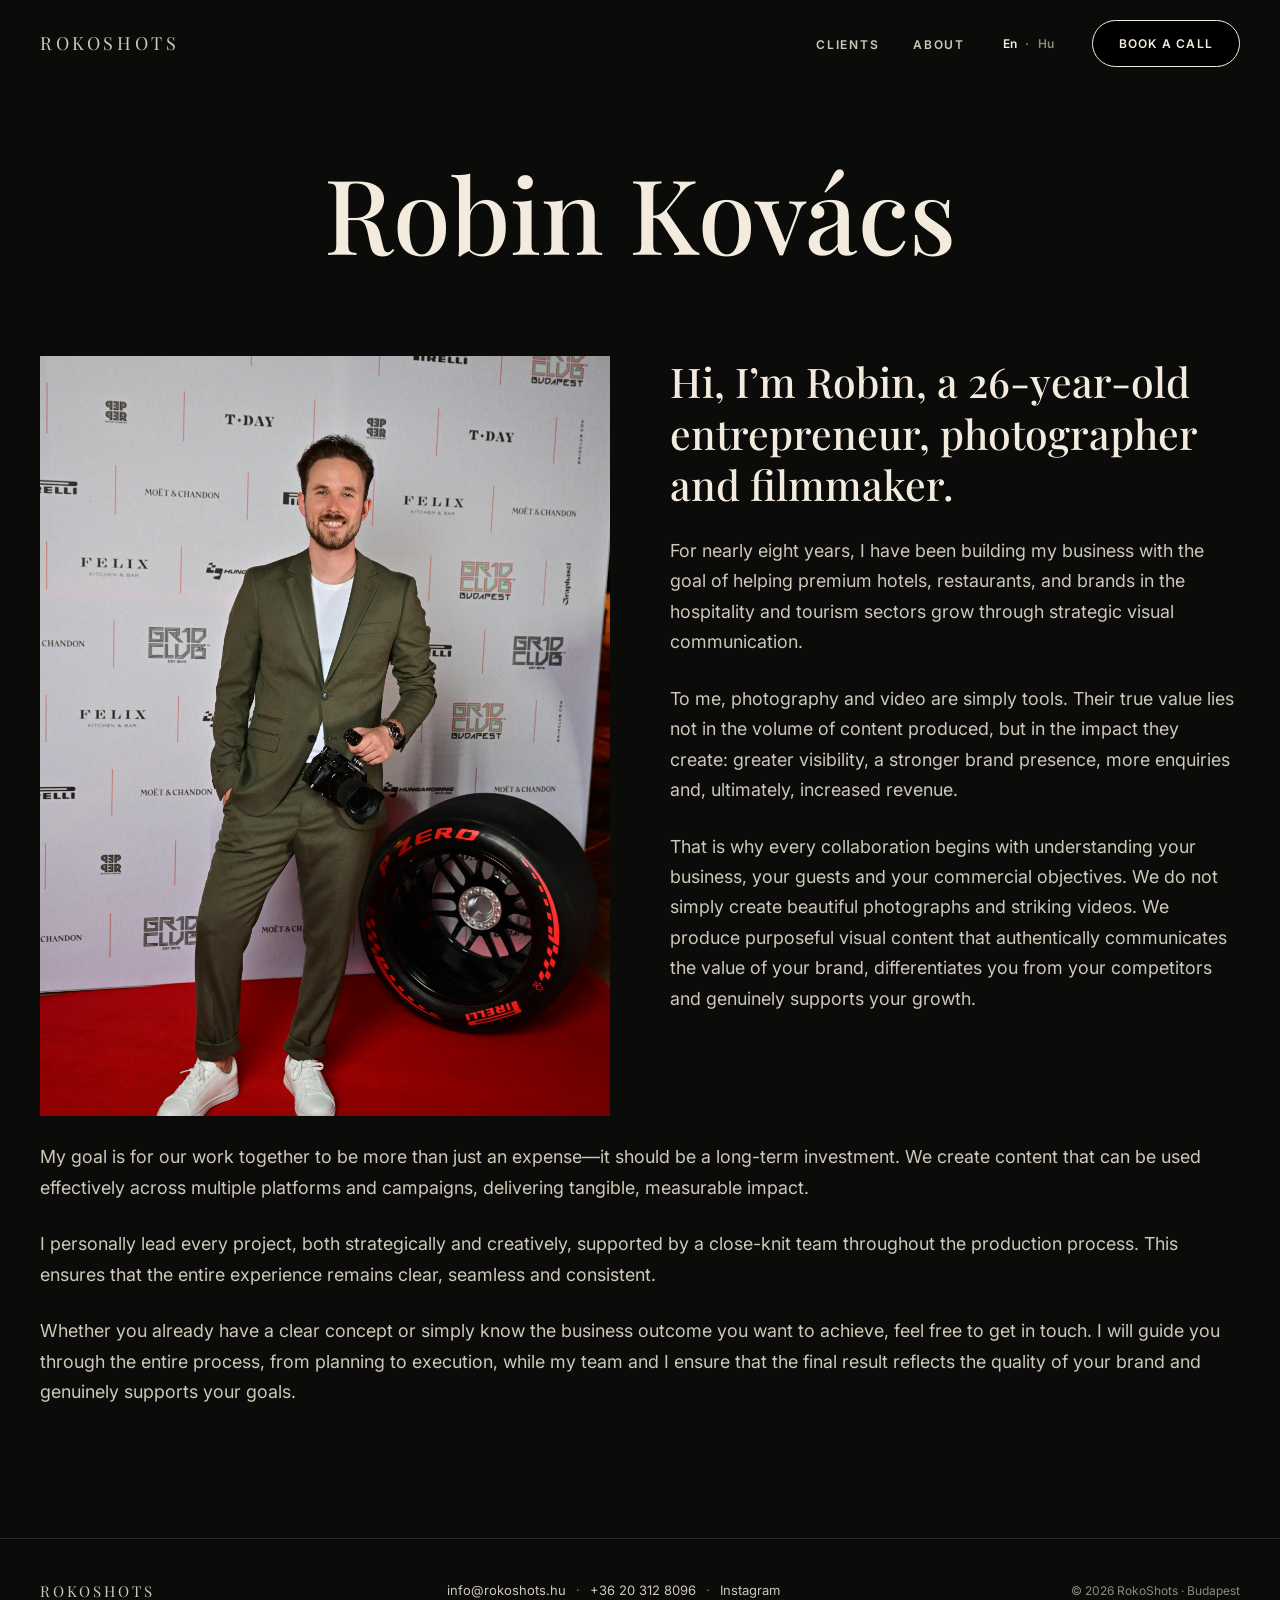
==== commit b63a05ef: "change footer" ====
--- a/about.html
+++ b/about.html
@@ -76,24 +76,18 @@
   </div>
 </section>
 
-<footer class="site-footer">
-  <div class="footer-grid">
-    <a href="book-a-shoot.html" class="footer-tile">
-      <div class="footer-tile-photo"><img src="/1.jpeg" alt="Contact RokoShots" data-i18n-alt="footerContactAlt"></div>
-      <span class="footer-tile-label" data-i18n="footerContactLabel">Contact Me</span>
-    </a>
-
-    <div class="footer-newsletter">
-      <a href="book-a-shoot.html" class="footer-newsletter-btn" data-i18n="footerReserveBtn">Reserve a Shoot</a>
+<footer class="rk-footer">
+  <div class="rk-wrap">
+    <a href="index.html" class="rk-footer-logo">Rokoshots</a>
+    <div class="rk-footer-contact">
+      <a href="mailto:info@rokoshots.hu">info@rokoshots.hu</a>
+      <span class="rk-footer-sep">&middot;</span>
+      <a href="tel:+36203128096">+36 20 312 8096</a>
+      <span class="rk-footer-sep">&middot;</span>
+      <a href="https://www.instagram.com/rokoshots" target="_blank" rel="noopener" data-i18n="footerInstagramLabel">Instagram</a>
     </div>
-
-    <a href="https://www.instagram.com/rokoshots" target="_blank" rel="noopener" class="footer-tile">
-      <div class="footer-tile-photo"><img src="/2.jpg" alt="RokoShots on Instagram" data-i18n-alt="footerInstagramAlt"></div>
-      <span class="footer-tile-label" data-i18n="footerInstagramLabel">Instagram</span>
-    </a>
+    <span class="rk-footer-copy" data-i18n="footerCopyright">&copy; 2026 RokoShots &middot; Budapest</span>
   </div>
-
-  <div class="footer-mark">&copy; &#8734; RokoShots</div>
 </footer>
 
 <script src="i18n.js"></script>
--- a/home.css
+++ b/home.css
@@ -315,6 +315,86 @@
 }
 .rk-gallery-item:hover img{ transform:scale(1.05); }
 
+/* INSTAGRAM WIDGET */
+.rk-instagram{ padding:0 0 70px; text-align:center; }
+@media (min-width:600px){ .rk-instagram{ padding:0 0 90px; } }
+@media (min-width:1000px){ .rk-instagram{ padding:0 0 110px; } }
+
+.ig-card{
+  margin-top:28px;
+  background:var(--pill-bg);
+  border-radius:20px;
+  padding:18px 14px 24px;
+  text-align:left;
+}
+@media (min-width:600px){ .ig-card{ padding:24px 22px 28px; border-radius:24px; } }
+
+.ig-head{ display:flex; align-items:center; gap:14px; margin-bottom:16px; flex-wrap:wrap; }
+@media (min-width:600px){ .ig-head{ margin-bottom:20px; } }
+.ig-avatar{
+  width:50px; height:50px; border-radius:50%; overflow:hidden; flex-shrink:0; background:#1a1a18;
+}
+.ig-avatar img{ width:100%; height:100%; object-fit:cover; }
+.ig-id{ display:flex; flex-direction:column; gap:2px; flex:1; min-width:0; }
+.ig-name{
+  font-family:'Playfair Display', serif; font-weight:500; font-size:16px; color:var(--pill-text);
+}
+.ig-handle{
+  font-family:'Inter', sans-serif; font-size:13px; color:#6b655a; transition:color .25s;
+}
+.ig-handle:hover{ color:var(--pill-text); }
+.ig-follow{
+  display:inline-flex; align-items:center; gap:7px;
+  font-family:'Inter', sans-serif; font-size:11px; font-weight:600; letter-spacing:.1em; text-transform:uppercase;
+  background:#141210; color:#f3ecde;
+  padding:11px 20px; border-radius:999px; white-space:nowrap;
+  transition:transform .25s ease, opacity .25s ease;
+}
+.ig-follow:hover{ transform:translateY(-1px); opacity:.85; }
+.ig-follow svg{ width:14px; height:14px; flex-shrink:0; }
+
+.ig-carousel{ position:relative; }
+.ig-track{
+  display:flex; gap:8px;
+  overflow-x:auto; scroll-snap-type:x mandatory;
+  border-radius:12px;
+  scrollbar-width:none; -ms-overflow-style:none;
+}
+.ig-track::-webkit-scrollbar{ display:none; }
+.ig-post{
+  flex:0 0 calc(50% - 4px);
+  aspect-ratio:1/1; overflow:hidden; display:block;
+  scroll-snap-align:start; background:#1a1a18;
+}
+@media (min-width:640px){ .ig-post{ flex-basis:calc(33.333% - 6px); } }
+@media (min-width:900px){ .ig-post{ flex-basis:calc(25% - 6px); } }
+.ig-post img{
+  width:100%; height:100%; object-fit:cover;
+  transition:transform .5s ease;
+}
+.ig-post:hover img{ transform:scale(1.06); }
+
+.ig-arrow{
+  position:absolute; top:50%; translate:0 -50%;
+  width:38px; height:38px; border-radius:50%;
+  background:rgba(20,18,16,.78); color:#f3ecde; border:none;
+  display:flex; align-items:center; justify-content:center;
+  cursor:pointer; z-index:2; transition:background .25s;
+}
+.ig-arrow:hover{ background:#000; }
+.ig-arrow-prev{ left:6px; }
+.ig-arrow-next{ right:6px; }
+.ig-arrow svg{ width:18px; height:18px; }
+@media (max-width:600px){ .ig-arrow{ width:32px; height:32px; } .ig-arrow svg{ width:15px; height:15px; } }
+
+.ig-dots{ display:flex; justify-content:center; gap:7px; margin-top:16px; }
+@media (min-width:600px){ .ig-dots{ margin-top:20px; } }
+.ig-dot{
+  width:7px; height:7px; border-radius:50%; border:none; padding:0; cursor:pointer;
+  background:#c7bfac; transition:background .25s ease, transform .25s ease;
+}
+.ig-dot.active{ background:#141210; transform:scale(1.35); }
+
 /* TESTIMONIALS */
 .rk-testimonials{ padding:0 0 70px; }
 @media (min-width:600px){ .rk-testimonials{ padding:0 0 90px; } }
@@ -434,15 +514,21 @@
   border-top:1px solid var(--line);
   padding:34px 0;
 }
+@media (min-width:600px){ .rk-footer{ padding:40px 0; } }
 .rk-footer .rk-wrap{
   display:flex; flex-wrap:wrap; align-items:center; justify-content:space-between; gap:18px;
 }
+@media (max-width:600px){
+  .rk-footer .rk-wrap{ flex-direction:column; justify-content:center; text-align:center; gap:16px; }
+}
 .rk-footer-logo{
   font-family:'Playfair Display', serif;
   font-size:15px; letter-spacing:.2em; text-transform:uppercase; color:var(--cream);
-}
+  transition:opacity .3s;
+}
+.rk-footer-logo:hover{ opacity:.75; }
 .rk-footer-contact{
-  display:flex; align-items:center; gap:10px; flex-wrap:wrap;
+  display:flex; align-items:center; gap:10px; flex-wrap:wrap; justify-content:center;
   font-family:'Inter', sans-serif; font-size:13px; color:var(--cream-dim);
 }
 .rk-footer-contact a:hover{ color:var(--cream); }
@@ -450,92 +536,6 @@
 .rk-footer-copy{
   font-family:'Inter', sans-serif; font-size:12px; color:var(--muted);
 }
-
-/* ORIGINAL SITE FOOTER — kept as-is (solid red, photo tiles) per client request */
-.site-footer{
-  background:#ec0000;
-  padding:60px 24px 40px;
-}
-@media (min-width:600px){ .site-footer{ padding:70px 32px 50px; } }
-@media (min-width:1000px){ .site-footer{ padding:90px 40px 60px; } }
-
-.footer-grid{
-  display:grid;
-  grid-template-columns:1fr;
-  gap:24px;
-  max-width:1400px;
-  margin:0 auto;
-  align-items:stretch;
-}
-@media (min-width:900px){
-  .footer-grid{
-    grid-template-columns:1fr 1.1fr 1fr;
-    gap:30px;
-  }
-}
-
-.footer-tile{
-  display:flex;
-  flex-direction:column;
-  align-items:center;
-  gap:16px;
-}
-.footer-tile-photo{
-  width:100%;
-  aspect-ratio:4/5;
-  overflow:hidden;
-  background:#fff;
-}
-.footer-tile-photo img{
-  width:100%; height:100%; object-fit:cover;
-  transition:transform .8s cubic-bezier(.2,.7,.2,1);
-}
-.footer-tile:hover .footer-tile-photo img{ transform:scale(1.04); }
-.footer-tile-label{
-  text-align:center;
-  font-family:'Anton', sans-serif;
-  font-size:clamp(24px, 4vw, 34px);
-  text-transform:uppercase;
-  color:#fff;
-}
-
-.footer-newsletter{
-  display:flex;
-  flex-direction:column;
-  justify-content:center;
-  align-items:center;
-  text-align:center;
-  padding:10px 4px;
-}
-a.footer-newsletter-btn{
-  display:inline-block;
-  align-self:stretch;
-  background:#f2f2f2;
-  border:none;
-  border-radius:8px;
-  padding:20px 22px;
-  font-family:'Space Mono', monospace;
-  font-weight:700;
-  font-size:15px;
-  text-transform:uppercase;
-  text-align:center;
-  text-decoration:none;
-  color:#000;
-  cursor:pointer;
-  transition:background .3s, transform .2s;
-}
-.footer-newsletter-btn:hover{ background:#fff; transform:translateY(-1px); }
-
-.footer-mark{
-  text-align:center;
-  margin-top:50px;
-  font-family:'Anton', sans-serif;
-  font-size:clamp(16px, 2.4vw, 22px);
-  text-transform:uppercase;
-  letter-spacing:.02em;
-  color:#fff;
-}
-@media (min-width:600px){ .footer-mark{ margin-top:60px; } }
 
 /* LIGHTBOX (shared by work gallery + plain grid) */
 .rk-lightbox{
@@ -771,6 +771,113 @@
 }
 .contact-icon svg{ width:18px; height:18px; }
 
+/* ===== SCROLL-LINKED ANIMATIONS =====
+   Base state everywhere below is the normal, fully-visible appearance.
+   Enhancements only kick in inside @supports — unsupported browsers,
+   or a JS failure, simply show the content normally. */
+
+/* 1. Hero photo parallax — drifts and settles as you scroll past it */
+@supports (animation-timeline: view()){
+  .rk-hero-photo img{
+    scale:1.12;
+    translate:0 0%;
+    animation: rk-hero-parallax linear;
+    animation-timeline: view();
+  }
+  @keyframes rk-hero-parallax{
+    to{ scale:1; translate:0 12%; }
+  }
+}
+
+/* 2. Work card reveal — frame opens from the bottom, image settles in */
+@supports (animation-timeline: view()){
+  .rk-work-card-frame{
+    clip-path: inset(100% 0 0 0);
+    animation: rk-card-open linear forwards;
+    animation-timeline: view();
+    animation-range: entry 0% entry 85%;
+  }
+  .rk-work-card-frame img{
+    scale:1.15;
+    animation: rk-card-img-settle linear forwards;
+    animation-timeline: view();
+    animation-range: entry 0% entry 85%;
+  }
+  @keyframes rk-card-open{ to{ clip-path: inset(0 0 0 0); } }
+  @keyframes rk-card-img-settle{ to{ scale:1; } }
+}
+/* Slight row stagger — only meaningful once the grid is actually 3 columns */
+@media (min-width:1000px){
+  @supports (animation-timeline: view()){
+    .rk-work-card[data-col="2"] .rk-work-card-frame,
+    .rk-work-card[data-col="2"] .rk-work-card-frame img{
+      animation-range: entry 6% entry 91%;
+    }
+    .rk-work-card[data-col="3"] .rk-work-card-frame,
+    .rk-work-card[data-col="3"] .rk-work-card-frame img{
+      animation-range: entry 12% entry 97%;
+    }
+  }
+}
+
+/* 3. About teaser — word-by-word highlight (words split in home.js) */
+@supports (animation-timeline: view()){
+  .rk-about-teaser-text{
+    view-timeline-name: --rk-about-progress;
+    view-timeline-axis: block;
+  }
+  .rk-about-teaser-text .rk-word{
+    opacity:.22;
+    animation: rk-word-reveal linear forwards;
+    animation-timeline: --rk-about-progress;
+    animation-range:
+      calc(var(--i, 0) * (100% / var(--n, 1)))
+      calc((var(--i, 0) + 1) * (100% / var(--n, 1)));
+  }
+  @keyframes rk-word-reveal{ to{ opacity:1; } }
+}
+
+/* 4. Gallery column parallax — desktop/tablet 3-col grid only */
+@media (min-width:640px){
+  @supports (animation-timeline: view()){
+    .rk-gallery-item{
+      translate:0 8px;
+      animation: rk-gallery-parallax-side linear;
+      animation-timeline: view();
+    }
+    .rk-gallery-item:nth-child(3n+2){
+      translate:0 20px;
+      animation-name: rk-gallery-parallax-mid;
+    }
+    @keyframes rk-gallery-parallax-side{ to{ translate:0 -8px; } }
+    @keyframes rk-gallery-parallax-mid{ to{ translate:0 -20px; } }
+  }
+}
+
+/* 5. Soft fade-up for secondary content — classes toggled once by home.js */
+.rk-fade-up{
+  opacity:0;
+  translate:0 26px;
+  transition:opacity 1s ease, translate 1s ease;
+}
+.rk-fade-up-visible{
+  opacity:1;
+  translate:0 0;
+}
+
 @media (prefers-reduced-motion: reduce){
   .home-body *{ animation-duration:.01ms !important; transition-duration:.01ms !important; }
-}
+
+  .rk-hero-photo img,
+  .rk-work-card-frame,
+  .rk-work-card-frame img,
+  .rk-gallery-item,
+  .rk-about-teaser-text .rk-word,
+  .rk-fade-up{
+    animation:none !important;
+    clip-path:none !important;
+    scale:1 !important;
+    translate:none !important;
+    opacity:1 !important;
+  }
+}
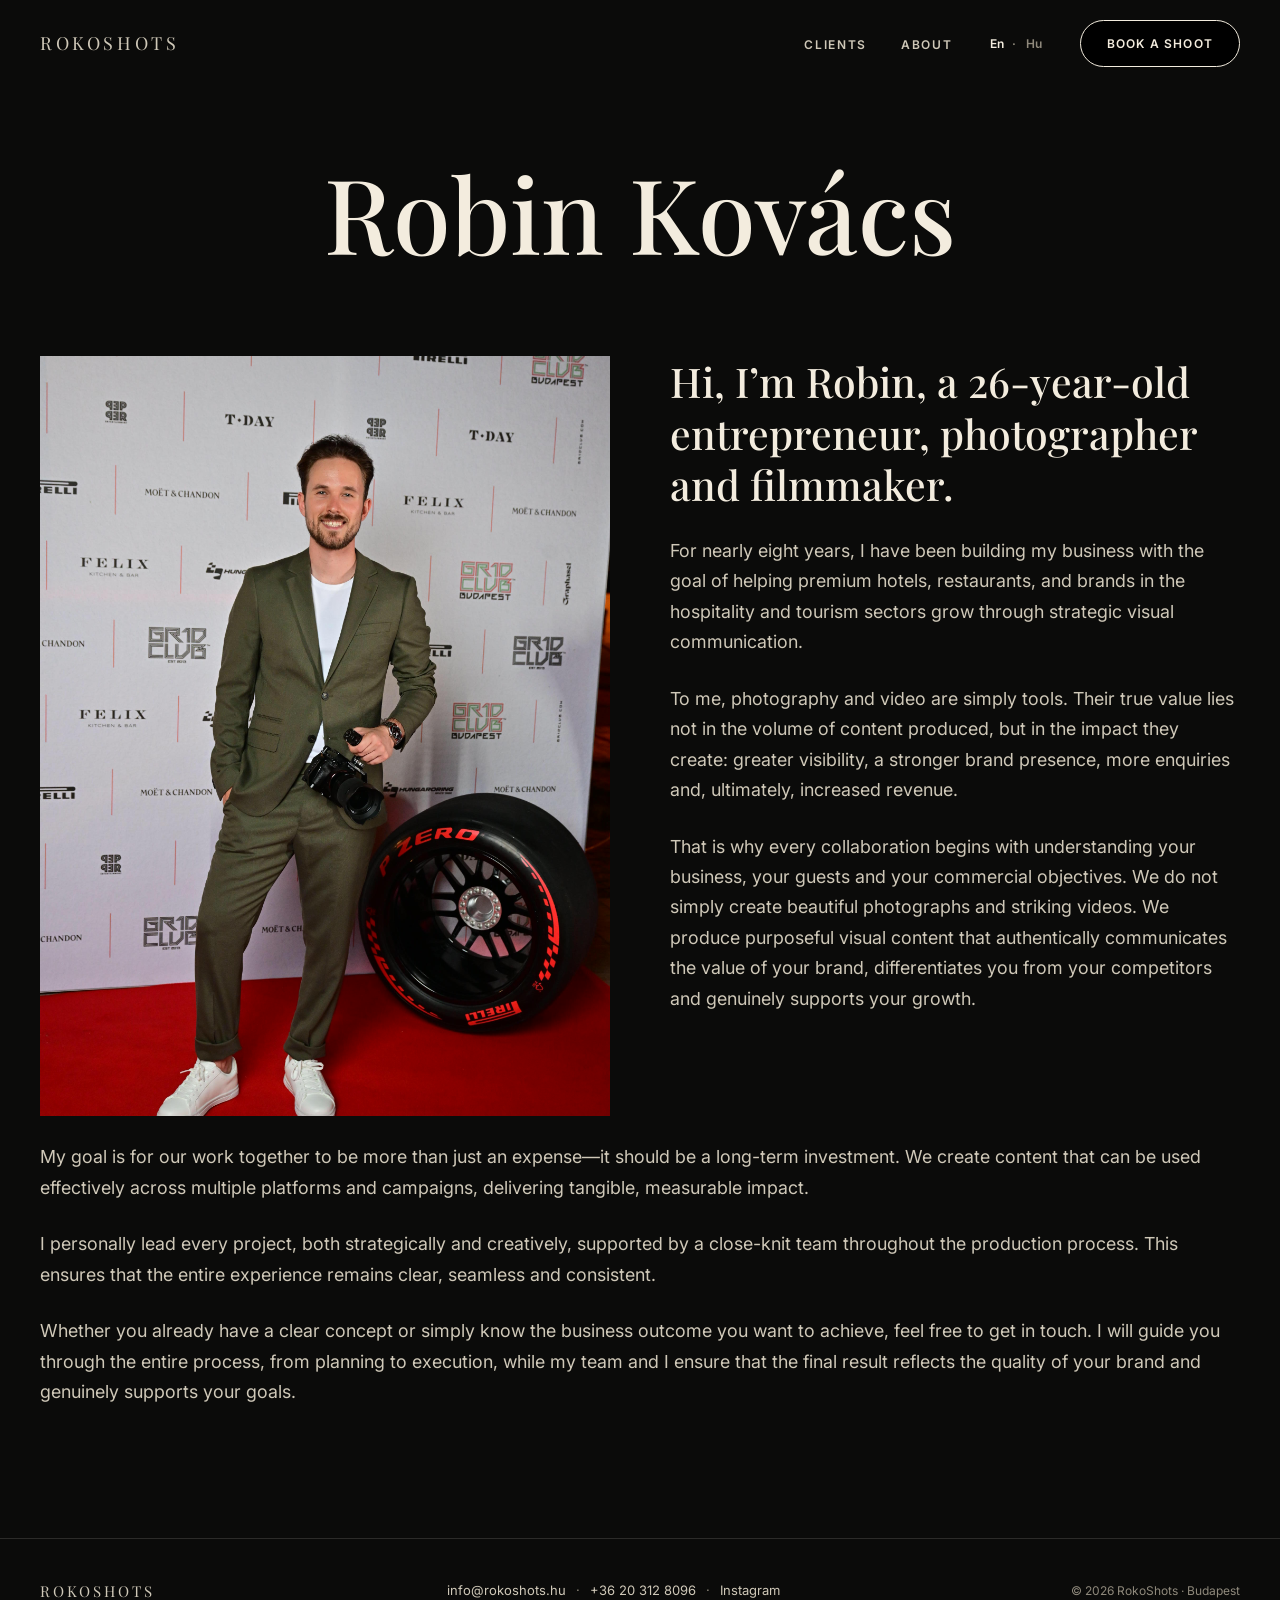
==== commit 420d03c4: "final change" ====
--- a/about.html
+++ b/about.html
@@ -28,7 +28,7 @@
         <span class="rk-lang-divider">·</span>
         <button type="button" data-lang="hu">Hu</button>
       </div>
-      <a href="book-a-shoot.html" class="rk-pill rk-header-cta" data-i18n="btnBookCall">Book a Call</a>
+      <a href="book-a-shoot.html" class="rk-pill rk-header-cta" data-i18n="btnBookCall">Book a Shoot</a>
       <button type="button" class="rk-menu-toggle" id="menuToggle" aria-label="Open menu" aria-expanded="false" data-i18n-aria-label="ariaOpenMenu">
         <span></span><span></span><span></span>
       </button>
@@ -43,7 +43,7 @@
         <li><a href="about.html" data-i18n="navGallery">About</a></li>
       </ul>
     </nav>
-    <a href="book-a-shoot.html" class="rk-pill" data-i18n="btnBookCall">Book a Call</a>
+    <a href="book-a-shoot.html" class="rk-pill" data-i18n="btnBookCall">Book a Shoot</a>
     <div class="rk-lang lang-switch" id="langSwitchMobile">
       <button type="button" class="active" data-lang="en">En</button>
       <span class="rk-lang-divider">·</span>
--- a/home.css
+++ b/home.css
@@ -253,18 +253,6 @@
   font-size:clamp(32px, 4.6vw, 52px);
   color:var(--cream);
 }
-.rk-work-filters{
-  display:flex; align-items:center; gap:10px;
-  font-family:'Inter', sans-serif;
-  font-size:11px; font-weight:600; letter-spacing:.14em; text-transform:uppercase;
-}
-.rk-work-filters button{
-  background:none; border:none; cursor:pointer;
-  font:inherit; color:var(--muted); padding:2px; transition:color .25s;
-}
-.rk-work-filters button.active, .rk-work-filters button:hover{ color:var(--cream); }
-.rk-work-filters .rk-dot{ color:var(--muted); }
-
 .rk-work-grid{
   display:grid;
   grid-template-columns:1fr;
@@ -293,8 +281,6 @@
   font-size:clamp(20px, 2.2vw, 27px);
   color:var(--cream);
 }
-.rk-work-card.rk-hidden{ display:none; }
-
 /* PLAIN PHOTO GRID */
 .rk-gallery{ padding:0 0 70px; }
 @media (min-width:600px){ .rk-gallery{ padding:0 0 90px; } }
